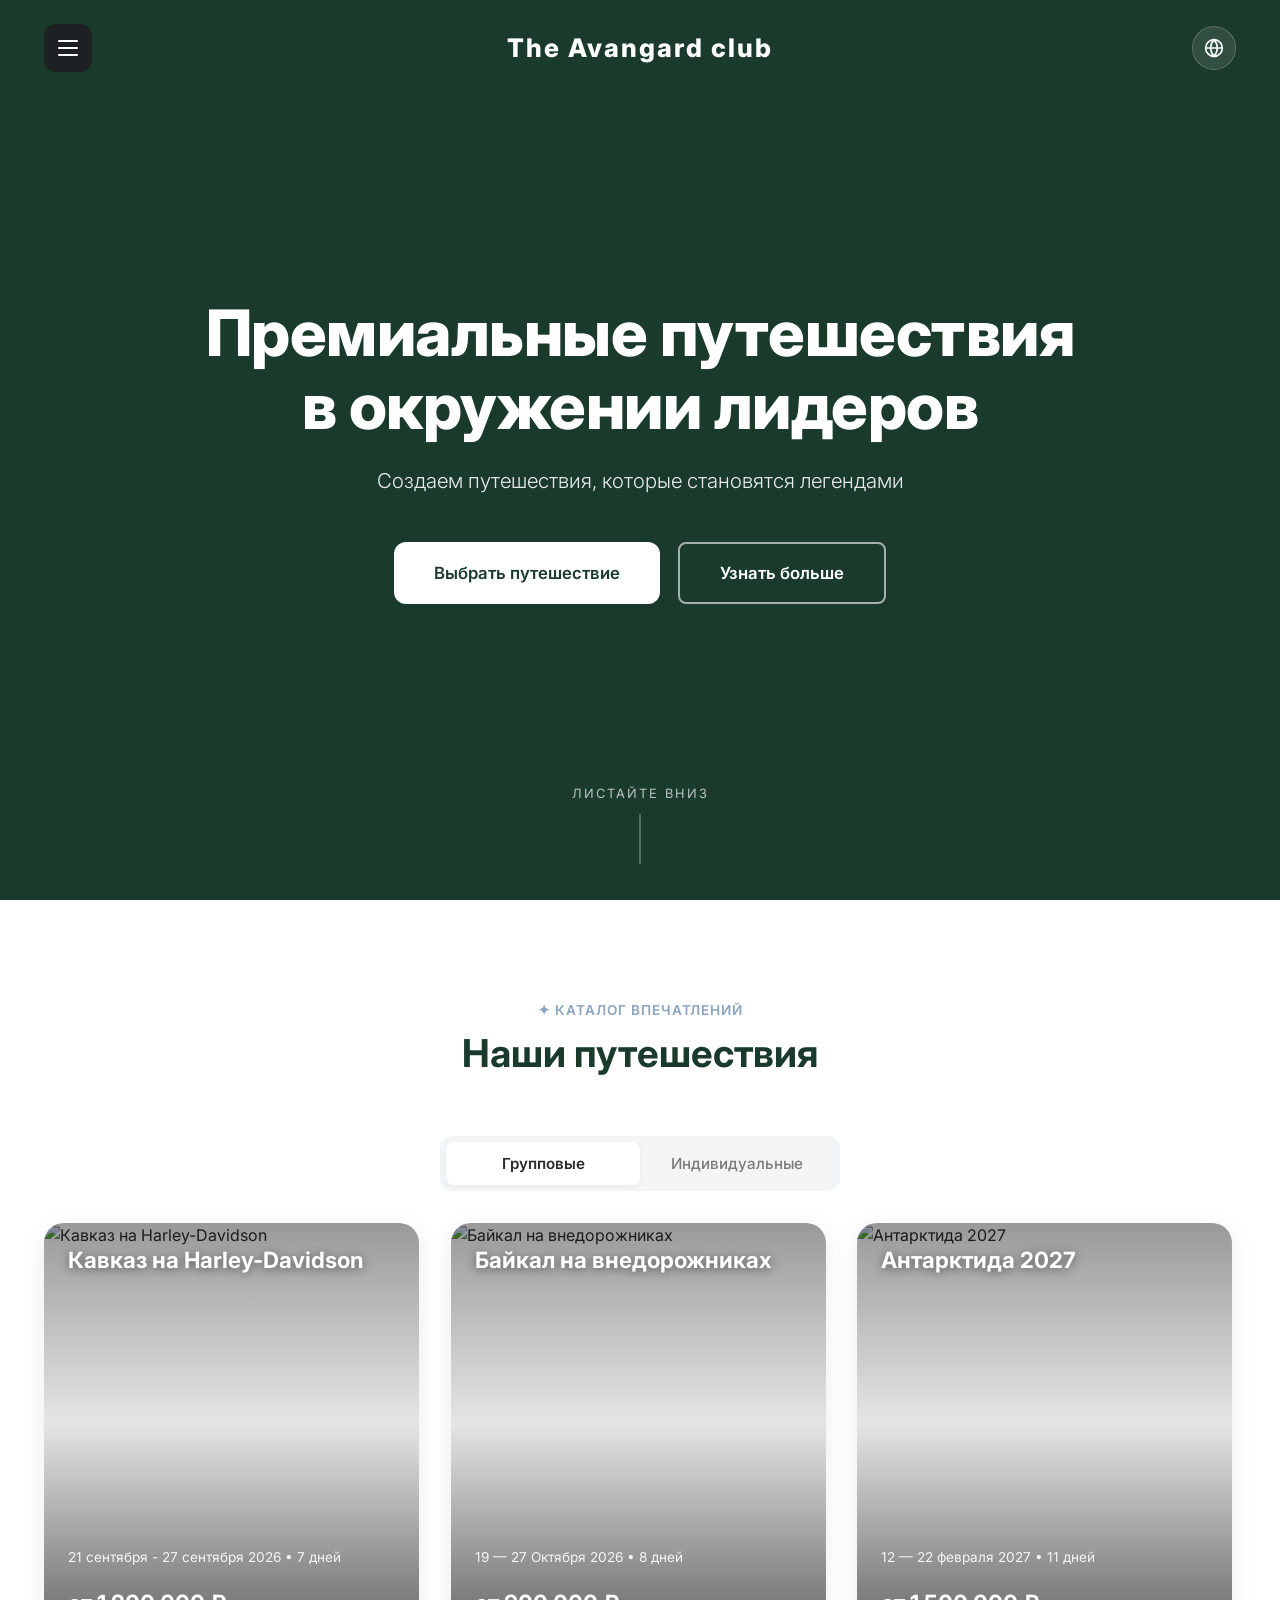
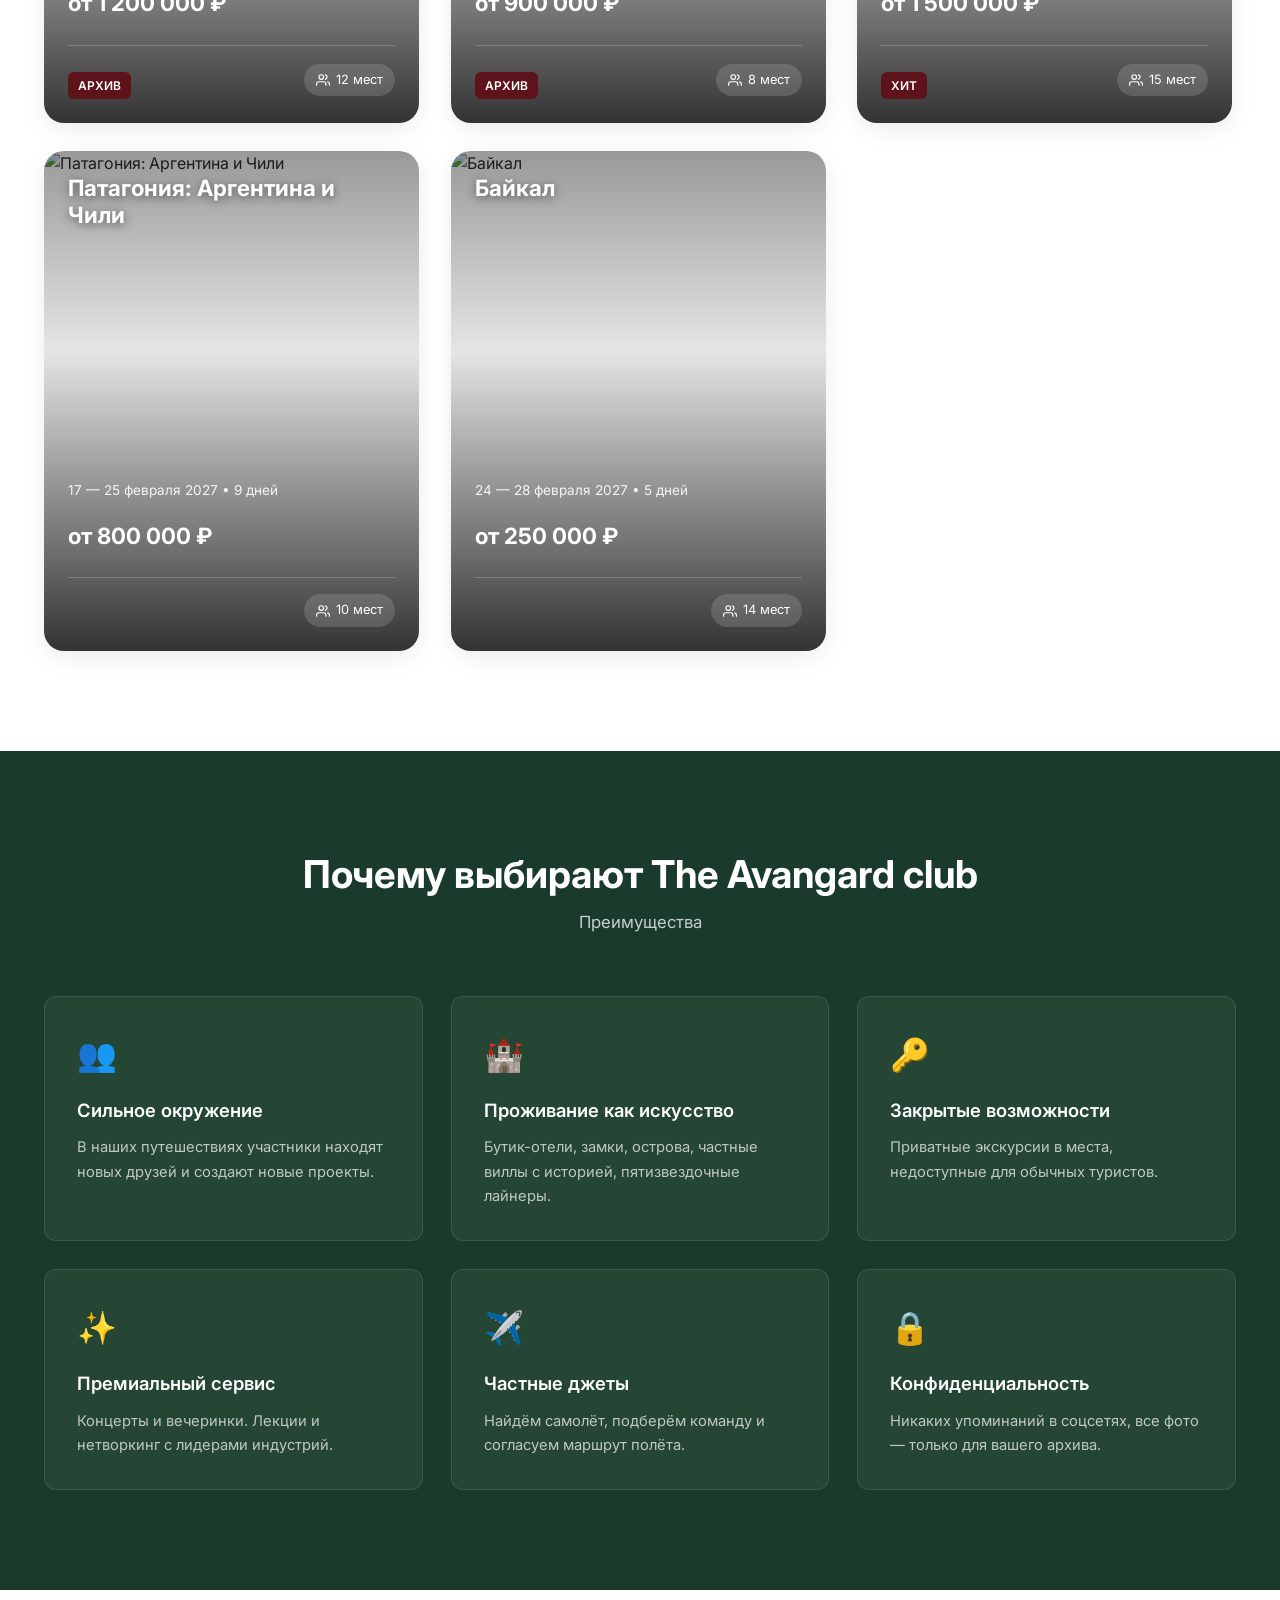
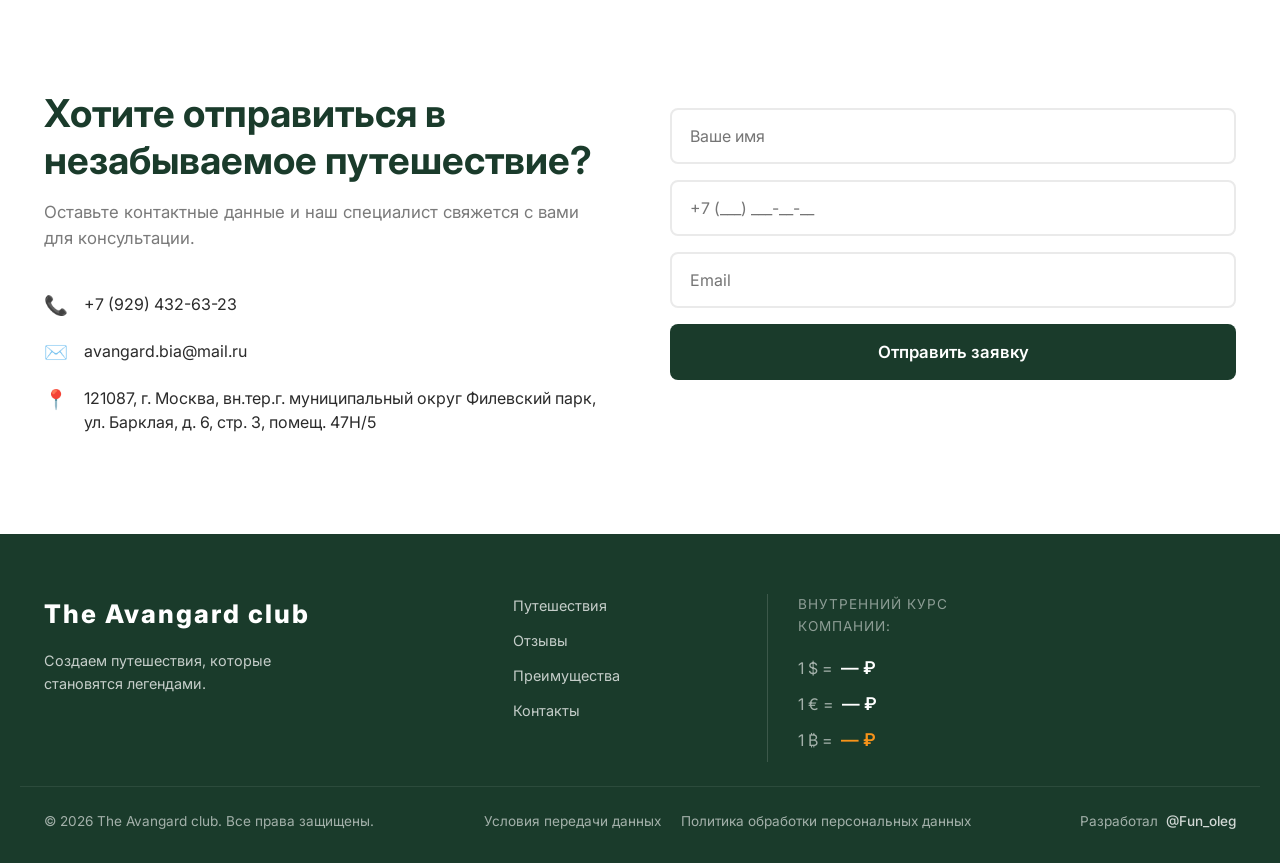
==== index.html @ 8eb0d03a "hero__overlay" ====
<!DOCTYPE html>
<html lang="ru">

<head>
    <meta charset="UTF-8">
    <meta name="viewport" content="width=device-width, initial-scale=1.0">
    <title>The Avangard club — Премиальные путешествия в окружении лидеров</title>
    <link rel="stylesheet" href="css/style.css">
    <link rel="preconnect" href="https://fonts.googleapis.com">
    <link rel="preconnect" href="https://fonts.gstatic.com" crossorigin>
    <link href="https://fonts.googleapis.com/css2?family=Inter:wght@300;400;500;600;700;800&display=swap"
        rel="stylesheet">
</head>

<body>

    <!-- ШАПКА -->
    <header class="header" id="header">
        <div class="container header__container">
            <!-- Левая часть: Бургер для контактов -->
            <div class="header__left">
                <button class="contact-widget__burger" id="contactBurgerBtn" aria-label="Открыть контакты">
                    <span></span>
                    <span></span>
                    <span></span>
                </button>
            </div>

            <!-- Логотип по центру -->
            <a href="#" class="header__logo">The Avangard club</a>

            <!-- Правая часть: Кнопка выбора языка -->
            <div class="header__right">
                <div class="lang-dropdown-wrapper">
                    <!-- Кнопка с глобусом -->
                    <button class="lang-globe-btn" id="langGlobeBtn" aria-label="Выбрать язык">
                        <svg width="20" height="20" viewBox="0 0 24 24" fill="none" stroke="currentColor"
                            stroke-width="2" stroke-linecap="round" stroke-linejoin="round">
                            <circle cx="12" cy="12" r="10"></circle>
                            <line x1="2" y1="12" x2="22" y2="12"></line>
                            <path
                                d="M12 2a15.3 15.3 0 0 1 4 10 15.3 15.3 0 0 1-4 10 15.3 15.3 0 0 1-4-10 15.3 15.3 0 0 1 4-10z">
                            </path>
                        </svg>
                    </button>

                    <!-- Выпадающий список языков -->
                    <div class="lang-dropdown-menu" id="langDropdownMenu">
                        <button class="lang-option active" data-lang="ru">
                            <span class="flag">🇷🇺</span> Русский
                        </button>
                        <button class="lang-option" data-lang="en">
                            <span class="flag">🇬🇧</span> English
                        </button>
                        <button class="lang-option" data-lang="zh">
                            <span class="flag">🇨🇳</span> 中文
                        </button>
                    </div>
                </div>
            </div>
        </div>
    </header>

    <!-- Выпадающее меню контактов (скрыто по умолчанию) -->
    <div class="contact-dropdown" id="contactDropdown">
        <div class="contact-dropdown__inner">
            <a href="tel:+79294326323" class="contact-dropdown__phone">+7 (929) 432-63-23</a>
            <div class="contact-dropdown__socials">
                <!-- WhatsApp -->
                <a href="#" class="social-icon whatsapp" title="WhatsApp">
                    <svg width="20" height="20" viewBox="0 0 24 24" fill="currentColor">
                        <path
                            d="M17.472 14.382c-.297-.149-1.758-.867-2.03-.967-.273-.099-.471-.148-.67.15-.197.297-.767.966-.94 1.164-.173.199-.347.223-.644.075-.297-.15-1.255-.463-2.39-1.475-.883-.788-1.48-1.761-1.653-2.059-.173-.297-.018-.458.13-.606.134-.133.298-.347.446-.52.149-.174.198-.298.298-.497.099-.198.05-.371-.025-.52-.075-.149-.669-1.612-.916-2.207-.242-.579-.487-.5-.669-.51-.173-.008-.371-.01-.57-.01-.198 0-.52.074-.792.372-.272.297-1.04 1.016-1.04 2.479 0 1.462 1.065 2.875 1.213 3.074.149.198 2.096 3.2 5.077 4.487.709.306 1.262.489 1.694.625.712.227 1.36.195 1.871.118.571-.085 1.758-.719 2.006-1.413.248-.694.248-1.289.173-1.413-.074-.124-.272-.198-.57-.347m-5.421 7.403h-.004a9.87 9.87 0 01-5.031-1.378l-.361-.214-3.741.982.998-3.648-.235-.374a9.86 9.86 0 01-1.51-5.26c.001-5.45 4.436-9.884 9.888-9.884 2.64 0 5.122 1.03 6.988 2.898a9.825 9.825 0 012.893 6.994c-.003 5.45-4.437 9.884-9.885 9.884m8.413-18.297A11.815 11.815 0 0012.05 0C5.495 0 .16 5.335.157 11.892c0 2.096.547 4.142 1.588 5.945L.057 24l6.305-1.654a11.882 11.882 0 005.683 1.448h.005c6.554 0 11.89-5.335 11.893-11.893a11.821 11.821 0 00-3.48-8.413Z" />
                    </svg>
                </a>

                <!-- Telegram -->
                <a href="#" class="social-icon telegram" title="Telegram">
                    <svg width="20" height="20" viewBox="0 0 24 24" fill="currentColor">
                        <path
                            d="M11.944 0A12 12 0 0 0 0 12a12 12 0 0 0 12 12 12 12 0 0 0 12-12A12 12 0 0 0 12 0a12 12 0 0 0-.056 0zm4.962 7.224c.1-.002.321.023.465.14a.506.506 0 0 1 .171.325c.016.093.036.306.02.472-.18 1.898-.962 6.502-1.36 8.627-.168.9-.499 1.201-.82 1.23-.696.065-1.225-.46-1.9-.902-1.056-.693-1.653-1.124-2.678-1.8-1.185-.78-.417-1.21.258-1.91.177-.184 3.247-2.977 3.307-3.23.007-.032.014-.15-.056-.212s-.174-.041-.249-.024c-.106.024-1.793 1.14-5.061 3.345-.48.33-.913.49-1.302.48-.428-.008-1.252-.241-1.865-.44-.752-.245-1.349-.374-1.297-.789.027-.216.325-.437.893-.663 3.498-1.524 5.83-2.529 6.998-3.014 3.332-1.386 4.025-1.627 4.476-1.635z" />
                    </svg>
                </a>

                <!-- MAX (Используем стилизованную букву M или иконку приложения) -->
                <a href="#" class="social-icon max-app" title="MAX">
                    <svg width="20" height="20" viewBox="0 0 24 24" fill="currentColor">
                        <path d="M4 4h6v16H4V4zm10 0h6v16h-6V4z" /> <!-- Простая геометрическая иконка для MAX -->
                    </svg>
                </a>

                <!-- WeChat -->
                <a href="#" class="social-icon wechat" title="WeChat">
                    <svg width="20" height="20" viewBox="0 0 24 24" fill="currentColor">
                        <path
                            d="M8.5 14.5c-3.5 0-6.5-2.5-6.5-5.5S5 3.5 8.5 3.5s6.5 2.5 6.5 5.5-3 5.5-6.5 5.5zm9 0c-2.5 0-4.5-1.5-4.5-3.5s2-3.5 4.5-3.5 4.5 1.5 4.5 3.5-2 3.5-4.5 3.5zM8.5 11c.5 0 1-.5 1-1s-.5-1-1-1-1 .5-1 1 .5 1 1 1zm3-2c.5 0 1-.5 1-1s-.5-1-1-1-1 .5-1 1 .5 1 1 1zm6 3c.5 0 1-.5 1-1s-.5-1-1-1-1 .5-1 1 .5 1 1 1zm-3 0c.5 0 1-.5 1-1s-.5-1-1-1-1 .5-1 1 .5 1 1 1z" />
                    </svg>
                </a>

                <!-- Instagram -->
                <a href="https://www.instagram.com/the.avangard.club?evlk=ZHIzanU2enRzMjN1" class="social-icon instagram" title="Instagram">
                    <svg width="20" height="20" viewBox="0 0 24 24" fill="none" stroke="currentColor" stroke-width="2"
                        stroke-linecap="round" stroke-linejoin="round">
                        <rect x="2" y="2" width="20" height="20" rx="5" ry="5"></rect>
                        <path d="M16 11.37A4 4 0 1 1 12.63 8 4 4 0 0 1 16 11.37z"></path>
                        <line x1="17.5" y1="6.5" x2="17.51" y2="6.5"></line>
                    </svg>
                </a>

                <!-- TikTok -->
                <a href="https://www.tiktok.com/@the.avangard.club?_r=1&_t=ZS-9BYbSGiPW0F" class="social-icon tiktok" title="TikTok">
                    <svg width="20" height="20" viewBox="0 0 24 24" fill="currentColor">
                        <path
                            d="M19.59 6.69a4.83 4.83 0 0 1-3.77-4.25V2h-3.45v13.67a2.89 2.89 0 0 1-5.2 1.74 2.89 2.89 0 0 1 2.31-4.64 2.93 2.93 0 0 1 .88.13V9.4a6.84 6.84 0 0 0-1-.05A6.33 6.33 0 0 0 5 20.1a6.34 6.34 0 0 0 10.86-4.43v-7a8.16 8.16 0 0 0 4.77 1.52v-3.4a4.85 4.85 0 0 1-1-.1z" />
                    </svg>
                </a>
            </div>
            <button class="contact-dropdown__close" id="closeContactDropdown">×</button>
        </div>
    </div>

    <!-- HERO SECTION -->
    <section class="hero">
        <div class="hero__bg">
            <!-- Видео фон -->
            <video class="hero__video" autoplay muted loop playsinline>
                <source src="video/Img 6272.mp4" type="video/mp4">
                <!-- Резервное изображение, если видео не загрузится или браузер его не поддерживает -->
                <img src="https://picsum.photos/id/1015/1920/1080" alt="Premium Travel Background" class="hero__img">
            </video>
            <!--<div class="hero__overlay"></div>-->
        </div>
        <div class="container hero__content">
            <h1 class="hero__title">Премиальные путешествия<br>в окружении лидеров</h1>
            <p class="hero__subtitle">Создаем путешествия, которые становятся легендами</p>
            <div class="hero__actions">
                <button class="btn btn--white btn--large" id="openModalBtnHero">Выбрать путешествие</button>
                <a href="#advantages" class="btn btn--ghost btn--large">Узнать больше</a>
            </div>
        </div>
        <div class="hero__scroll">
            Листайте вниз
            <div class="hero__scroll-line"></div>
        </div>
    </section>

    <!-- ТУРЫ -->
    <section class="section tours" id="tours">
        <div class="container">
            <div class="section-head">
                <div class="section-label">✦ Каталог впечатлений</div>
                <h2 class="section-title">Наши путешествия</h2>
            </div>

            <div class="tours-filters">
                <button class="filter-btn active" data-filter="group">Групповые</button>
                <button class="filter-btn" data-filter="individual">Индивидуальные</button>
            </div>

            <div class="tours__grid" id="toursGrid">
                <!-- Карточки рендерятся через JS -->
            </div>
        </div>
    </section>

    <!-- ПРЕИМУЩЕСТВА -->
    <section class="section advantages" id="advantages">
        <div class="container">
            <div class="section-head section-head--light">
                <h2 class="section-title">Почему выбирают The Avangard club</h2>
                <p class="section-subtitle">Преимущества</p>
            </div>
            <div class="advantages__grid">
                <div class="advantage">
                    <div class="advantage__icon">👥</div>
                    <h3 class="advantage__title">Сильное окружение</h3>
                    <p class="advantage__text">В наших путешествиях участники находят новых друзей и создают новые
                        проекты.</p>
                </div>
                <div class="advantage">
                    <div class="advantage__icon">🏰</div>
                    <h3 class="advantage__title">Проживание как искусство</h3>
                    <p class="advantage__text">Бутик-отели, замки, острова, частные виллы с историей, пятизвездочные
                        лайнеры.</p>
                </div>
                <div class="advantage">
                    <div class="advantage__icon">🔑</div>
                    <h3 class="advantage__title">Закрытые возможности</h3>
                    <p class="advantage__text">Приватные экскурсии в места, недоступные для обычных туристов.</p>
                </div>
                <div class="advantage">
                    <div class="advantage__icon">✨</div>
                    <h3 class="advantage__title">Премиальный сервис</h3>
                    <p class="advantage__text">Концерты и вечеринки. Лекции и нетворкинг с лидерами индустрий.</p>
                </div>
                <div class="advantage">
                    <div class="advantage__icon">✈️</div>
                    <h3 class="advantage__title">Частные джеты</h3>
                    <p class="advantage__text">Найдём самолёт, подберём команду и согласуем маршрут полёта.</p>
                </div>
                <div class="advantage">
                    <div class="advantage__icon">🔒</div>
                    <h3 class="advantage__title">Конфиденциальность</h3>
                    <p class="advantage__text">Никаких упоминаний в соцсетях, все фото — только для вашего архива.</p>
                </div>
            </div>
        </div>
    </section>

    <!-- КОНТАКТЫ -->
    <section class="section contact" id="contact">
        <div class="container contact__container">
            <div class="contact__info">
                <h2 class="section-title">Хотите отправиться в незабываемое путешествие?</h2>
                <p class="section-subtitle">Оставьте контактные данные и наш специалист свяжется с вами для
                    консультации.</p>

                <div class="contact__details">
                    <div class="contact-detail">
                        <span class="contact-detail__icon">📞</span>
                        <a href="tel:+79294326323" class="contact-detail__text">+7 (929) 432-63-23</a>
                    </div>
                    <div class="contact-detail">
                        <span class="contact-detail__icon">✉️</span>
                        <a href="mailto:avangard.bia@mail.ru" class="contact-detail__text">avangard.bia@mail.ru</a>
                    </div>
                    <div class="contact-detail">
                        <span class="contact-detail__icon">📍</span>
                        <span class="contact-detail__text">121087, г. Москва, вн.тер.г. муниципальный округ Филевский
                            парк, ул. Барклая, д. 6, стр. 3, помещ. 47Н/5</span>
                    </div>
                </div>
            </div>

            <form class="contact__form" id="contactForm">
                <input type="text" name="name" placeholder="Ваше имя" class="form-input" required>
                <input type="tel" name="phone" placeholder="+7 (___) ___-__-__" class="form-input" required>
                <input type="email" name="email" placeholder="Email" class="form-input" required>
                <button type="submit" class="btn btn--primary btn--large">Отправить заявку</button>
                <div class="form-note" id="formNote"></div>
            </form>
        </div>
    </section>

    <!-- ФУТЕР -->
    <footer class="footer">
        <div class="container footer__container">
            <div class="footer__brand">
                <a href="#" class="header__logo" style="position:static; transform:none;">The Avangard club</a>
                <p>Создаем путешествия, которые становятся легендами.</p>
            </div>
            <nav class="footer__nav">
                <a href="#tours">Путешествия</a>
                <a href="#testimonials">Отзывы</a>
                <a href="#advantages">Преимущества</a>
                <a href="#contact">Контакты</a>
            </nav>
            <div class="footer__rates">
                <div class="footer__rates-title">Внутренний курс компании:</div>
                <div class="rate-item">
                    <span class="rate-label">1 $ =</span>
                    <span class="rate-value" id="rate-usd">— ₽</span>
                </div>
                <div class="rate-item">
                    <span class="rate-label">1 € =</span>
                    <span class="rate-value" id="rate-eur">— ₽</span>
                </div>
                <div class="rate-item rate-item--btc">
                    <span class="rate-label">1 ₿ =</span>
                    <span class="rate-value" id="rate-btc">— ₽</span>
                </div>
            </div>
        </div>
        <div class="container footer__copy">
            <div class="footer__copy-left">© 2026 The Avangard club. Все права защищены.</div>
            <div class="footer__copy-center">
                <a href="data-transfer-terms.html">Условия передачи данных</a>
                <a href="privacy-policy.html">Политика обработки персональных данных</a>
            </div>
            <div class="footer__copy-right">
                Разработал <a href="https://t.me/Fun_oleg">@Fun_oleg</a>
            </div>
        </div>
    </footer>

    <!-- МОДАЛЬНОЕ ОКНО -->
    <div class="modal-overlay" id="modalOverlay">
        <div class="modal">
            <button class="modal__close" id="modalClose">×</button>
            <div class="modal__grid">
                <div class="modal__image">
                    <img src="https://picsum.photos/id/1015/800/1000" alt="Travel Modal Image">
                </div>
                <div class="modal__content">
                    <h2 class="modal__title">Хотите отправиться<br>в путешествие?</h2>
                    <p class="modal__subtitle">Оставьте контактные данные и наш специалист свяжется с вами для
                        консультации</p>

                    <form class="modal-form" id="modalForm">
                        <input type="text" placeholder="Ваше имя" class="modal-input" required>
                        <div class="modal-phone-group">
                            <span class="modal-phone-flag">🇷🇺</span>
                            <input type="tel" placeholder="+7 (___) ___-__-__" class="modal-input" required>
                        </div>

                        <div class="modal-messengers">
                            <span class="modal-messengers__label">Где удобнее связаться</span>
                            <div class="modal-messengers__options">
                                <label class="messenger-radio">
                                    <input type="radio" name="messenger" value="telegram" checked>
                                    <span class="messenger-radio__box">Telegram</span>
                                </label>
                                <label class="messenger-radio">
                                    <input type="radio" name="messenger" value="max">
                                    <span class="messenger-radio__box">Max</span>
                                </label>
                                <label class="messenger-radio">
                                    <input type="radio" name="messenger" value="whatsapp">
                                    <span class="messenger-radio__box">WhatsApp</span>
                                </label>
                            </div>
                        </div>

                        <button type="submit" class="btn btn--white modal-submit">Поехали в путешествие</button>

                        <label class="modal-agreement">
                            <input type="checkbox" required>
                            <span class="modal-agreement__box"></span>
                            <span class="modal-agreement__text">
                                Нажимая кнопку «Поехали в путешествие», вы принимаете
                                <a href="data-transfer-terms.html">Условия передачи данных</a>
                                и согласны с
                                <a href="privacy-policy.html">Политикой обработки персональных данных</a>
                            </span>
                        </label>
                    </form>
                </div>
            </div>
        </div>
    </div>

    <script src="js/script.js"></script>
</body>

</html>
---- css/style.css ----
/* ============ ПЕРЕМЕННЫЕ ============ */
:root {
    --color-dark-green: #1A3B2B;
    --color-light-gray: #EAEAEA;
    --color-burgundy: #5E1219;
    --color-dusty-blue: #8BA4BE;
    --color-text-main: #2B2B2B;
    --color-text-light: #FFFFFF;
    --color-text-muted: #7A7A7A;
    --font-main: 'Inter', -apple-system, BlinkMacSystemFont, sans-serif;
    --transition: 0.3s ease;
    --radius: 12px;
    --container: 1240px;
}

/* ============ СБРОС ============ */
*,
*::before,
*::after {
    margin: 0;
    padding: 0;
    box-sizing: border-box;
}

html {
    scroll-behavior: smooth;
}

body {
    font-family: var(--font-main);
    color: var(--color-text-main);
    background: #fff;
    line-height: 1.6;
    -webkit-font-smoothing: antialiased;
}

img {
    max-width: 100%;
    display: block;
}

a {
    text-decoration: none;
    color: inherit;
}

button {
    font-family: inherit;
    border: none;
    background: none;
    cursor: pointer;
}

.container {
    max-width: var(--container);
    margin: 0 auto;
    padding: 0 24px;
}

.section {
    padding: 100px 0;
}

/* ============ ЗАГОЛОВКИ СЕКЦИЙ ============ */
.section-head {
    text-align: center;
    margin-bottom: 60px;
}

.section-title {
    font-size: clamp(1.8rem, 3vw, 2.6rem);
    font-weight: 700;
    color: var(--color-dark-green);
    margin-bottom: 12px;
    line-height: 1.2;
}

.section-subtitle {
    font-size: 1.05rem;
    color: var(--color-text-muted);
    max-width: 640px;
    margin: 0 auto;
}

.section-head--light .section-title {
    color: var(--color-text-light);
}

.section-head--light .section-subtitle {
    color: rgba(255, 255, 255, 0.75);
}

/* ============ КНОПКИ ============ */
.btn {
    display: inline-block;
    padding: 12px 26px;
    border-radius: 8px;
    font-weight: 600;
    font-size: 0.95rem;
    transition: all var(--transition);
    text-align: center;
    cursor: pointer;
    border: 2px solid transparent;
}

.btn--primary {
    background: var(--color-dark-green);
    color: var(--color-text-light);
}

.btn--primary:hover {
    background: #122a1e;
}

.btn--accent {
    background: var(--color-burgundy);
    color: var(--color-text-light);
}

.btn--accent:hover {
    background: #4a0e14;
}

.btn--ghost {
    background: transparent;
    color: var(--color-text-light);
    border-color: rgba(255, 255, 255, 0.6);
}

.btn--ghost:hover {
    background: rgba(255, 255, 255, 0.12);
}

.btn--white {
    background: #fff;
    color: var(--color-dark-green);
    border: none;
    padding: 12px 20px;
    border-radius: 12px;
    font-weight: 600;
    font-size: 0.95rem;
    display: inline-flex;
    align-items: center;
    transition: transform var(--transition), box-shadow var(--transition);
}

.btn--white:hover {
    transform: translateY(-2px);
    box-shadow: 0 6px 20px rgba(255, 255, 255, 0.2);
    background: #f0f0f0;
}

.btn--large {
    padding: 16px 40px;
    font-size: 1.05rem;
}

/* ============ ШАПКА ============ */
.header {
    position: fixed;
    top: 0;
    left: 0;
    width: 100%;
    padding: 24px 0;
    z-index: 100;
    transition: background var(--transition), padding var(--transition);
}

.header--scrolled {
    background: rgba(26, 59, 43, 0.95);
    padding: 16px 0;
    box-shadow: 0 4px 20px rgba(0, 0, 0, 0.15);
}

.header__container {
    display: flex;
    align-items: center;
    justify-content: space-between;
    position: relative;
}

/* Логотип по центру */
.header__logo {
    position: absolute;
    left: 50%;
    transform: translateX(-50%);
    font-size: 1.6rem;
    font-weight: 800;
    letter-spacing: 2px;
    color: #fff;
    text-decoration: none;
    white-space: nowrap;
}

/* Левая и правая части */
.header__left,
.header__right {
    display: flex;
    align-items: center;
    z-index: 2;
}

/* ============ ВИДЖЕТ КОНТАКТОВ (БУРГЕР) ============ */
.contact-widget__burger {
    width: 48px;
    height: 48px;
    background: #1E2124;
    border-radius: 12px;
    display: flex;
    flex-direction: column;
    align-items: center;
    justify-content: center;
    gap: 5px;
    cursor: pointer;
    border: none;
    transition: background var(--transition);
}

.contact-widget__burger:hover {
    background: #2c3034;
}

.contact-widget__burger span {
    width: 20px;
    height: 2px;
    background: #fff;
    border-radius: 2px;
}

/* ============ ВЫПАДАЮЩИЙ СПИСОК ЯЗЫКОВ (НОВЫЙ) ============ */
.lang-dropdown-wrapper {
    position: relative;
}

/* Кнопка с глобусом */
.lang-globe-btn {
    width: 44px;
    height: 44px;
    border-radius: 50%;
    /* Делаем круглой или скругленной как бургер */
    background: rgba(255, 255, 255, 0.1);
    border: 1px solid rgba(255, 255, 255, 0.2);
    color: #fff;
    display: flex;
    align-items: center;
    justify-content: center;
    cursor: pointer;
    transition: all var(--transition);
}

.lang-globe-btn:hover,
.lang-globe-btn.active {
    background: #fff;
    color: var(--color-dark-green);
    border-color: #fff;
}

/* Меню выбора языка */
.lang-dropdown-menu {
    position: absolute;
    top: calc(100% + 10px);
    right: 0;
    background: #fff;
    border-radius: 12px;
    box-shadow: 0 10px 30px rgba(0, 0, 0, 0.15);
    padding: 8px;
    min-width: 160px;
    opacity: 0;
    visibility: hidden;
    transform: translateY(-10px);
    transition: all 0.3s cubic-bezier(0.16, 1, 0.3, 1);
    z-index: 1002;
}

.lang-dropdown-menu.open {
    opacity: 1;
    visibility: visible;
    transform: translateY(0);
}

/* Элементы списка */
.lang-option {
    display: flex;
    align-items: center;
    gap: 10px;
    width: 100%;
    padding: 10px 14px;
    border-radius: 8px;
    font-size: 0.9rem;
    font-weight: 500;
    color: var(--color-text-main);
    background: transparent;
    border: none;
    cursor: pointer;
    transition: background 0.2s;
    text-align: left;
}

.lang-option:hover {
    background: #f4f5f7;
}

.lang-option.active {
    background: rgba(26, 59, 43, 0.08);
    color: var(--color-dark-green);
    font-weight: 600;
}

.flag {
    font-size: 1.2rem;
}

/* Адаптив для меню языков на мобильных */
@media (max-width: 768px) {
    .lang-dropdown-menu {
        right: -10px;
        /* Немного сдвигаем, чтобы не прилипало к краю экрана */
    }
}

/* ============ ВЫПАДАЮЩЕЕ МЕНЮ КОНТАКТОВ ============ */
.contact-dropdown {
    position: fixed;
    top: 0;
    left: -100%;
    width: 280px;
    height: 100vh;
    background: #1E2124;
    z-index: 1001;
    padding: 80px 24px 24px;
    transition: left 0.4s cubic-bezier(0.16, 1, 0.3, 1);
    box-shadow: 5px 0 30px rgba(0, 0, 0, 0.3);
}

.contact-dropdown.open {
    left: 0;
}

.contact-dropdown__inner {
    display: flex;
    flex-direction: column;
    gap: 20px;
}

.contact-dropdown__phone {
    color: #fff;
    font-size: 1.2rem;
    font-weight: 600;
    text-decoration: none;
    padding-bottom: 16px;
    border-bottom: 1px solid rgba(255, 255, 255, 0.1);
}

.contact-dropdown__socials {
    display: flex;
    flex-wrap: wrap;
    gap: 12px;
}

.social-icon {
    width: 44px;
    height: 44px;
    border-radius: 10px;
    background: rgba(255, 255, 255, 0.1);
    display: flex;
    align-items: center;
    justify-content: center;
    color: #fff;
    transition: all var(--transition);
    text-decoration: none;
}

.social-icon:hover {
    transform: translateY(-3px);
    box-shadow: 0 4px 12px rgba(0, 0, 0, 0.2);
}

/* Цвета брендов при наведении */
.whatsapp:hover {
    background: #25D366;
    color: #fff;
    border-color: #25D366;
}

.telegram:hover {
    background: #0088cc;
    color: #fff;
    border-color: #0088cc;
}

.wechat:hover {
    background: #07C160;
    color: #fff;
    border-color: #07C160;
}

.instagram:hover {
    background: linear-gradient(45deg, #f09433 0%, #e6683c 25%, #dc2743 50%, #cc2366 75%, #bc1888 100%);
    color: #fff;
    border-color: transparent;
}

.tiktok:hover {
    background: #000000;
    color: #fff;
    border-color: #333;
}

.max-app:hover {
    background: #FF4D4D;
    /* Примерный цвет для MAX, можно поменять */
    color: #fff;
    border-color: #FF4D4D;
}

/* Адаптив для меню контактов на мобильных */
@media (max-width: 768px) {
    .contact-dropdown {
        width: 100%;
    }

    .contact-dropdown__socials {
        justify-content: center;
        /* Центрируем иконки на мобильном */
    }
}

.contact-dropdown__close {
    position: absolute;
    top: 20px;
    right: 20px;
    width: 36px;
    height: 36px;
    border-radius: 50%;
    background: rgba(255, 255, 255, 0.1);
    color: #fff;
    font-size: 1.5rem;
    display: flex;
    align-items: center;
    justify-content: center;
    cursor: pointer;
    transition: background var(--transition);
}

.contact-dropdown__close:hover {
    background: rgba(255, 255, 255, 0.2);
}

/* Затемнение фона при открытом меню */
body.menu-open::after {
    content: '';
    position: fixed;
    inset: 0;
    background: rgba(0, 0, 0, 0.5);
    z-index: 1000;
    opacity: 0;
    visibility: hidden;
    transition: opacity 0.3s ease;
}

body.menu-open::after {
    opacity: 1;
    visibility: visible;
}

/* ============ HERO ============ */
.hero {
    position: relative;
    min-height: 100vh;
    display: flex;
    align-items: center;
    justify-content: center;
    text-align: center;
    overflow: hidden;
}

.hero__bg {
    position: absolute;
    inset: 0;
    z-index: 0;
    background: #1A3B2B;
}

.hero__video {
    position: absolute;
    top: 50%;
    left: 50%;
    min-width: 100%;
    min-height: 100%;
    width: auto;
    height: auto;
    transform: translate(-50%, -50%);
    object-fit: cover;
    z-index: 0;
}

.hero__img {
    width: 100%;
    height: 100%;
    object-fit: cover;
    animation: zoomSlow 20s ease-in-out infinite alternate;
}

@keyframes zoomSlow {
    from {
        transform: scale(1);
    }

    to {
        transform: scale(1.08);
    }
}

.hero__overlay {
    position: absolute;
    inset: 0;
    background: linear-gradient(to bottom,
            rgba(26, 59, 43, 0.55) 0%,
            rgba(26, 59, 43, 0.75) 60%,
            rgba(26, 59, 43, 0.95) 100%);
    z-index: 1;
}

.hero__content {
    position: relative;
    z-index: 2;
    color: var(--color-text-light);
    padding: 0 24px;
}

.hero__title {
    font-size: clamp(2rem, 5.5vw, 4rem);
    font-weight: 800;
    line-height: 1.15;
    margin-bottom: 22px;
    letter-spacing: -0.5px;
}

.hero__subtitle {
    font-size: clamp(1rem, 1.6vw, 1.3rem);
    font-weight: 300;
    margin-bottom: 44px;
    opacity: 0.9;
}

.hero__actions {
    display: flex;
    gap: 18px;
    justify-content: center;
    flex-wrap: wrap;
}

.hero__scroll {
    position: absolute;
    bottom: 36px;
    left: 50%;
    transform: translateX(-50%);
    z-index: 2;
    color: rgba(255, 255, 255, 0.7);
    font-size: 0.8rem;
    text-transform: uppercase;
    letter-spacing: 2px;
    text-align: center;
}

.hero__scroll-line {
    width: 1px;
    height: 50px;
    background: rgba(255, 255, 255, 0.5);
    margin: 10px auto 0;
    animation: scrollLine 2s ease-in-out infinite;
}

@keyframes scrollLine {

    0%,
    100% {
        transform: scaleY(0.4);
        transform-origin: top;
    }

    50% {
        transform: scaleY(1);
        transform-origin: top;
    }
}

/* ============ ОТЗЫВЫ ============ */
.testimonials {
    background: var(--color-light-gray);
}

.testimonials__grid {
    display: grid;
    grid-template-columns: repeat(auto-fit, minmax(320px, 1fr));
    gap: 28px;
}

.testimonial-card {
    background: #fff;
    padding: 32px;
    border-radius: var(--radius);
    box-shadow: 0 6px 24px rgba(0, 0, 0, 0.05);
    border-left: 4px solid var(--color-dusty-blue);
    display: flex;
    flex-direction: column;
    justify-content: space-between;
    transition: transform var(--transition), box-shadow var(--transition);
}

.testimonial-card:hover {
    transform: translateY(-6px);
    box-shadow: 0 12px 36px rgba(0, 0, 0, 0.1);
}

.testimonial-card__text {
    font-size: 0.95rem;
    color: #444;
    font-style: italic;
    margin-bottom: 24px;
    line-height: 1.7;
}

.testimonial-card__author {
    display: flex;
    align-items: center;
    gap: 14px;
}

.testimonial-card__avatar {
    width: 52px;
    height: 52px;
    border-radius: 50%;
    object-fit: cover;
    flex-shrink: 0;
}

.testimonial-card__name {
    font-weight: 600;
    color: var(--color-dark-green);
    font-size: 0.95rem;
}

.testimonial-card__role {
    font-size: 0.8rem;
    color: var(--color-text-muted);
}

/* ============ ТУРЫ ============ */
.tours__grid {
    display: grid;
    grid-template-columns: repeat(auto-fill, minmax(280px, 1fr));
    gap: 28px;
}

.tour-card {
    position: relative;
    border-radius: var(--radius);
    overflow: hidden;
    aspect-ratio: 3 / 4;
    cursor: pointer;
    box-shadow: 0 6px 24px rgba(0, 0, 0, 0.08);
    transition: transform var(--transition);
    z-index: 1;
}

.tour-card:hover {
    transform: translateY(-6px);
}

.tour-card__img {
    position: absolute;
    inset: 0;
    width: 100%;
    height: 100%;
    object-fit: cover;
    transition: transform 0.6s ease;
}

.tour-card:hover .tour-card__img {
    transform: scale(1.08);
}

.tour-card__overlay {
    position: absolute;
    inset: 0;
    background: linear-gradient(to top,
            rgba(26, 59, 43, 0.92) 0%,
            rgba(26, 59, 43, 0.4) 45%,
            transparent 100%);
}

.tour-card__content {
    position: absolute;
    bottom: 0;
    left: 0;
    right: 0;
    padding: 24px;
    color: #fff;
}

.tour-card__title {
    font-size: 1.3rem;
    font-weight: 700;
    margin-bottom: 6px;
}

.tour-card__meta {
    font-size: 0.85rem;
    opacity: 0.85;
    margin-bottom: 4px;
}

.tour-card__badge {
    display: inline-block;
    padding: 4px 10px;
    background: var(--color-burgundy);
    border-radius: 4px;
    font-size: 0.75rem;
    font-weight: 600;
    margin-top: 10px;
}

/* ============ ПРЕИМУЩЕСТВА ============ */
.advantages {
    background: var(--color-dark-green);
}

.advantages__grid {
    display: grid;
    grid-template-columns: repeat(auto-fit, minmax(280px, 1fr));
    gap: 28px;
}

.advantage {
    background: rgba(255, 255, 255, 0.05);
    border: 1px solid rgba(255, 255, 255, 0.1);
    border-radius: var(--radius);
    padding: 32px;
    transition: background var(--transition), transform var(--transition);
}

.advantage:hover {
    background: rgba(255, 255, 255, 0.09);
    transform: translateY(-4px);
}

.advantage__icon {
    font-size: 2rem;
    margin-bottom: 16px;
}

.advantage__title {
    color: #fff;
    font-size: 1.15rem;
    font-weight: 600;
    margin-bottom: 10px;
}

.advantage__text {
    color: rgba(255, 255, 255, 0.7);
    font-size: 0.92rem;
    line-height: 1.65;
}

/* ============ СТАТИСТИКА ============ */
.stats {
    background: var(--color-dusty-blue);
    padding: 70px 0;
}

.stats__grid {
    display: grid;
    grid-template-columns: repeat(auto-fit, minmax(220px, 1fr));
    gap: 40px;
    text-align: center;
}

.stat__number {
    font-size: clamp(2.4rem, 4vw, 3.4rem);
    font-weight: 800;
    color: var(--color-dark-green);
    line-height: 1;
    margin-bottom: 10px;
}

.stat__label {
    color: var(--color-dark-green);
    font-weight: 500;
    font-size: 0.95rem;
    opacity: 0.85;
}

/* ============ КОНТАКТЫ ============ */
.contact__container {
    display: grid;
    grid-template-columns: 1fr 1fr;
    gap: 60px;
    align-items: center;
}

.contact__info .section-title {
    text-align: left;
    margin-bottom: 16px;
}

.contact__info .section-subtitle {
    margin: 0;
    text-align: left;
}

.contact__form {
    display: flex;
    flex-direction: column;
    gap: 16px;
}

.form-input {
    width: 100%;
    padding: 16px 18px;
    border: 2px solid var(--color-light-gray);
    border-radius: 8px;
    font-family: inherit;
    font-size: 1rem;
    transition: border-color var(--transition);
    background: #fff;
}

.form-input:focus {
    outline: none;
    border-color: var(--color-dusty-blue);
}

.form-note {
    font-size: 0.9rem;
    color: var(--color-dark-green);
    font-weight: 500;
    min-height: 20px;
}

/* ============ КОНТАКТНЫЕ ДАННЫЕ В СЕКЦИИ ============ */
.contact__details {
    margin-top: 40px;
    display: flex;
    flex-direction: column;
    gap: 20px;
}

.contact-detail {
    display: flex;
    align-items: flex-start;
    gap: 16px;
    font-size: 1rem;
    color: var(--color-text-main);
}

.contact-detail__icon {
    font-size: 1.2rem;
    line-height: 1.4;
}

.contact-detail__text {
    color: var(--color-text-main);
    text-decoration: none;
    line-height: 1.5;
    transition: color var(--transition);
}

a.contact-detail__text:hover {
    color: var(--color-dusty-blue);
}

/* ============ ФУТЕР ============ */
.footer {
    background: var(--color-dark-green);
    color: rgba(255, 255, 255, 0.75);
    padding: 60px 0 30px;
}

.footer__container {
    display: grid;
    grid-template-columns: 2fr 1fr 1fr 1fr;
    gap: 40px;
    align-items: start;
}

.footer__brand p {
    margin-top: 14px;
    font-size: 0.9rem;
    max-width: 280px;
}

.footer__nav {
    display: flex;
    flex-direction: column;
    gap: 12px;
}

.footer__nav a {
    font-size: 0.9rem;
    transition: color var(--transition);
}

.footer__nav a:hover {
    color: #fff;
}

.footer__copy {
    grid-column: 1 / -1;
    border-top: 1px solid rgba(255, 255, 255, 0.1);
    padding-top: 24px;
    margin-top: 24px;
    display: flex;
    justify-content: space-between;
    align-items: center;
    flex-wrap: wrap;
    gap: 16px;
    font-size: 0.85rem;
    opacity: 0.8;
}

.footer__copy-left {
    text-align: left;
}

.footer__copy-center {
    display: flex;
    gap: 20px;
    justify-content: center;
}

.footer__copy-center a {
    color: rgba(255, 255, 255, 0.75);
    text-decoration: none;
    transition: color var(--transition);
}

.footer__copy-center a:hover {
    color: #fff;
}

.footer__copy-right {
    text-align: right;
    display: flex;
    align-items: center;
    gap: 8px;
}

.footer__copy-right a {
    color: #fff;
    font-weight: 500;
    text-decoration: none;
    display: flex;
    align-items: center;
    gap: 6px;
    transition: opacity var(--transition);
}

.footer__copy-right a:hover {
    opacity: 0.7;
}

/* Адаптив для мобильных футера */
@media (max-width: 768px) {
    .footer__copy {
        flex-direction: column;
        text-align: center;
        gap: 12px;
    }

    .footer__copy-left,
    .footer__copy-center,
    .footer__copy-right {
        text-align: center;
        justify-content: center;
        width: 100%;
    }

    .footer__copy-center {
        flex-direction: column;
        gap: 8px;
    }
}

/* ============ КУРСЫ ВАЛЮТ В ФУТЕРЕ ============ */
.footer__rates {
    border-left: 1px solid rgba(255, 255, 255, 0.15);
    padding-left: 30px;
}

.footer__rates-title {
    font-size: 0.85rem;
    color: rgba(255, 255, 255, 0.5);
    margin-bottom: 16px;
    text-transform: uppercase;
    letter-spacing: 1px;
}

.rate-item {
    display: flex;
    align-items: baseline;
    gap: 8px;
    font-size: 1.1rem;
    font-weight: 600;
    color: #fff;
    margin-bottom: 8px;
}

.rate-item--btc .rate-value {
    color: #f7931a;
}

.rate-label {
    color: rgba(255, 255, 255, 0.6);
    font-weight: 400;
    font-size: 1rem;
}

.rate-value {
    transition: color 0.3s ease;
}

.rate-value.loading {
    opacity: 0.5;
    font-style: italic;
    font-weight: 400;
    font-size: 0.9rem;
}

/* ============ МОДАЛЬНОЕ ОКНО ============ */
.modal-overlay {
    position: fixed;
    inset: 0;
    background: rgba(0, 0, 0, 0.6);
    backdrop-filter: blur(8px);
    -webkit-backdrop-filter: blur(8px);
    z-index: 2000;
    display: flex;
    align-items: center;
    justify-content: center;
    opacity: 0;
    visibility: hidden;
    transition: opacity 0.3s ease, visibility 0.3s ease;
    padding: 20px;
}

.modal-overlay.active {
    opacity: 1;
    visibility: visible;
}

.modal {
    position: relative;
    background: rgba(30, 33, 36, 0.85);
    backdrop-filter: blur(25px);
    -webkit-backdrop-filter: blur(25px);
    border: 1px solid rgba(255, 255, 255, 0.1);
    border-radius: 24px;
    width: 100%;
    max-width: 1000px;
    max-height: 90vh;
    overflow-y: auto;
    transform: translateY(30px);
    transition: transform 0.4s cubic-bezier(0.16, 1, 0.3, 1);
    box-shadow: 0 20px 60px rgba(0, 0, 0, 0.5);
}

.modal-overlay.active .modal {
    transform: translateY(0);
}

.modal__close {
    position: absolute;
    top: 20px;
    right: 20px;
    width: 40px;
    height: 40px;
    border-radius: 50%;
    background: rgba(255, 255, 255, 0.1);
    color: #fff;
    display: flex;
    align-items: center;
    justify-content: center;
    transition: background 0.3s;
    z-index: 10;
}

.modal__close:hover {
    background: rgba(255, 255, 255, 0.2);
}

.modal__grid {
    display: grid;
    grid-template-columns: 1fr 1fr;
    min-height: 600px;
}

.modal__image {
    position: relative;
    overflow: hidden;
    border-radius: 24px 0 0 24px;
}

.modal__image img {
    width: 100%;
    height: 100%;
    object-fit: cover;
    position: absolute;
    inset: 0;
}

.modal__content {
    padding: 48px;
    display: flex;
    flex-direction: column;
    justify-content: center;
    color: #fff;
}

.modal__title {
    font-size: 2rem;
    font-weight: 700;
    line-height: 1.2;
    margin-bottom: 16px;
}

.modal__subtitle {
    font-size: 1rem;
    color: rgba(255, 255, 255, 0.7);
    margin-bottom: 32px;
}

.modal-form {
    display: flex;
    flex-direction: column;
    gap: 16px;
}

.modal-input {
    width: 100%;
    padding: 16px 20px;
    background: rgba(0, 0, 0, 0.2);
    border: 1px solid rgba(255, 255, 255, 0.1);
    border-radius: 12px;
    color: #fff;
    font-family: inherit;
    font-size: 0.95rem;
    transition: border-color 0.3s, background 0.3s;
}

.modal-input::placeholder {
    color: rgba(255, 255, 255, 0.4);
}

.modal-input:focus {
    outline: none;
    border-color: var(--color-dusty-blue);
    background: rgba(0, 0, 0, 0.3);
}

.modal-phone-group {
    position: relative;
    display: flex;
    align-items: center;
}

.modal-phone-flag {
    position: absolute;
    left: 16px;
    font-size: 1.2rem;
    pointer-events: none;
}

.modal-phone-group .modal-input {
    padding-left: 48px;
}

.modal-messengers {
    margin-top: 8px;
    margin-bottom: 8px;
}

.modal-messengers__label {
    display: block;
    font-size: 0.85rem;
    color: rgba(255, 255, 255, 0.6);
    margin-bottom: 12px;
}

.modal-messengers__options {
    display: flex;
    gap: 10px;
    flex-wrap: wrap;
}

.messenger-radio {
    cursor: pointer;
}

.messenger-radio input {
    display: none;
}

.messenger-radio__box {
    display: inline-flex;
    align-items: center;
    gap: 8px;
    padding: 10px 16px;
    background: rgba(255, 255, 255, 0.05);
    border: 1px solid rgba(255, 255, 255, 0.2);
    border-radius: 30px;
    font-size: 0.9rem;
    font-weight: 500;
    transition: all 0.2s;
}

.messenger-radio input:checked+.messenger-radio__box {
    background: rgba(255, 255, 255, 0.15);
    border-color: #fff;
}

.modal-submit {
    width: 100%;
    justify-content: center;
    padding: 18px;
    border-radius: 12px;
    font-size: 1rem;
    margin-top: 8px;
}

.modal-agreement {
    display: flex;
    align-items: flex-start;
    gap: 12px;
    cursor: pointer;
    margin-top: 8px;
}

.modal-agreement input {
    display: none;
}

.modal-agreement__box {
    width: 20px;
    height: 20px;
    border: 2px solid rgba(255, 255, 255, 0.4);
    border-radius: 4px;
    flex-shrink: 0;
    margin-top: 2px;
    position: relative;
    transition: all 0.2s;
}

.modal-agreement input:checked+.modal-agreement__box {
    background: #fff;
    border-color: #fff;
}

.modal-agreement input:checked+.modal-agreement__box::after {
    content: '';
    position: absolute;
    left: 6px;
    top: 2px;
    width: 5px;
    height: 10px;
    border: solid var(--color-dark-green);
    border-width: 0 2px 2px 0;
    transform: rotate(45deg);
}

.modal-agreement__text {
    font-size: 0.75rem;
    color: rgba(255, 255, 255, 0.5);
    line-height: 1.5;
}

.modal-agreement__text a {
    color: rgba(255, 255, 255, 0.8);
    text-decoration: underline;
}

/* ============ АДАПТИВ ============ */
@media (max-width: 1024px) {
    .header__logo {
        font-size: 1.3rem;
    }

    .footer__container {
        grid-template-columns: 1fr 1fr;
    }

    .footer__rates {
        border-left: none;
        padding-left: 0;
        grid-column: 1 / -1;
        display: flex;
        flex-wrap: wrap;
        gap: 20px;
        align-items: center;
        border-top: 1px solid rgba(255, 255, 255, 0.1);
        padding-top: 20px;
    }

    .footer__rates-title {
        width: 100%;
        margin-bottom: 0;
    }
}

@media (max-width: 992px) {
    .contact__container {
        grid-template-columns: 1fr;
        gap: 40px;
    }

    .contact__details {
        margin-top: 30px;
    }
}

@media (max-width: 900px) {
    .modal__grid {
        grid-template-columns: 1fr;
    }

    .modal__image {
        display: none;
    }

    .modal__content {
        padding: 32px 24px;
    }

    .modal__title {
        font-size: 1.6rem;
    }
}

@media (max-width: 768px) {
    .section {
        padding: 70px 0;
    }

    .btn--white {
        padding: 10px 16px;
        font-size: 0.85rem;
    }

    .btn--white svg {
        display: none;
    }

    .header__logo {
        font-size: 1.1rem;
    }

    .hero__actions {
        flex-direction: column;
        align-items: center;
    }

    .btn--large {
        width: 100%;
        max-width: 320px;
    }

    .footer__container {
        grid-template-columns: 1fr;
    }

    .footer__copy {
        text-align: left;
    }

    /* ЭФФЕКТ СТЕКА ДЛЯ КАРТОЧЕК ТУРОВ */
    .tours__grid {
        display: flex;
        flex-direction: column;
        gap: 0;
        padding-bottom: 50px;
    }

    .tour-card {
        position: sticky;
        top: 100px;
        margin-bottom: -50px;
        transform-origin: top center;
        transition: transform 0.3s ease, opacity 0.3s ease;
        box-shadow: 0 -10px 30px rgba(0, 0, 0, 0.2);
        border-radius: 20px;
        aspect-ratio: auto;
        min-height: 450px;
        z-index: 1;
    }

    .tour-card__content {
        padding: 30px 20px;
    }

    .tour-card__title {
        font-size: 1.5rem;
    }

    /* Адаптив для переключателя языков */
    .lang-btn {
        padding: 6px 10px;
        font-size: 0.75rem;
    }

    /* Адаптив для меню контактов */
    .contact-dropdown {
        width: 100%;
    }
}

@media (max-width: 480px) {
    .testimonial-card {
        padding: 24px;
    }

    .tour-card {
        aspect-ratio: 4 / 5;
    }
}

/* ============ ЮРИДИЧЕСКИЕ СТРАНИЦЫ ============ */
.legal-page {
    background: #fff;
}

.legal-content {
    font-size: 1rem;
    line-height: 1.8;
    color: #333;
}

.legal-content h3 {
    font-size: 1.2rem;
    font-weight: 700;
    color: var(--color-dark-green);
    margin-top: 32px;
    margin-bottom: 16px;
}

.legal-content p {
    margin-bottom: 16px;
}

.legal-content ul {
    margin-bottom: 16px;
    padding-left: 20px;
}

.legal-content li {
    margin-bottom: 8px;
}

.legal-content a {
    color: var(--color-dark-green);
    text-decoration: underline;
}

.legal-content strong {
    font-weight: 600;
}

/* ============ СЕКЦИЯ ТУРОВ (НОВЫЙ ДИЗАЙН) ============ */
.section-label {
    font-size: 0.85rem;
    text-transform: uppercase;
    letter-spacing: 1px;
    color: var(--color-dusty-blue);
    margin-bottom: 8px;
    font-weight: 600;
}

/* Фильтры */
.tours-filters {
    display: flex;
    background: #F4F5F7;
    border-radius: 12px;
    padding: 6px;
    margin-bottom: 32px;
    max-width: 400px;
    margin-left: auto;
    margin-right: auto;
}

.filter-btn {
    flex: 1;
    padding: 12px 20px;
    border-radius: 8px;
    font-weight: 500;
    font-size: 0.95rem;
    color: var(--color-text-muted);
    transition: all 0.3s ease;
    border: none;
    background: transparent;
    cursor: pointer;
}

.filter-btn.active {
    background: #fff;
    color: var(--color-text-main);
    box-shadow: 0 2px 8px rgba(0, 0, 0, 0.05);
    font-weight: 600;
}

/* Сетка карточек (Десктоп) */
.tours__grid {
    display: grid;
    grid-template-columns: repeat(auto-fill, minmax(300px, 1fr));
    gap: 28px;
}

/* Карточка тура */
.tour-card {
    position: relative;
    border-radius: 20px;
    overflow: hidden;
    height: 500px;
    cursor: pointer;
    box-shadow: 0 6px 24px rgba(0, 0, 0, 0.08);
    transition: transform 0.3s ease, box-shadow 0.3s ease;
    background: #fff;
    display: flex;
    flex-direction: column;
    justify-content: space-between;
}

.tour-card:hover {
    transform: translateY(-6px);
    box-shadow: 0 12px 36px rgba(0, 0, 0, 0.12);
}

.tour-card__img {
    position: absolute;
    inset: 0;
    width: 100%;
    height: 100%;
    object-fit: cover;
    transition: transform 0.6s ease;
    z-index: 1;
}

.tour-card:hover .tour-card__img {
    transform: scale(1.08);
}

.tour-card__overlay {
    position: absolute;
    inset: 0;
    background: linear-gradient(to bottom,
            rgba(0, 0, 0, 0.4) 0%,
            rgba(0, 0, 0, 0.1) 40%,
            rgba(0, 0, 0, 0.8) 100%);
    z-index: 2;
}

/* Заголовок (в верхней части) */
.tour-card__header {
    position: relative;
    z-index: 3;
    padding: 24px;
    color: #fff;
}

.tour-card__title {
    font-size: 1.4rem;
    font-weight: 700;
    line-height: 1.2;
    text-shadow: 0 2px 10px rgba(0, 0, 0, 0.5);
}

/* Основной контент (в нижней части) */
.tour-card__body {
    position: relative;
    z-index: 3;
    padding: 24px;
    color: #fff;
    display: flex;
    flex-direction: column;
    gap: 8px;
}

.tour-card__meta {
    font-size: 0.85rem;
    opacity: 0.9;
}

.tour-card__price {
    font-size: 1.4rem;
    font-weight: 700;
    margin-top: 4px;
}

.tour-card__footer {
    display: flex;
    justify-content: space-between;
    align-items: center;
    margin-top: 16px;
    border-top: 1px solid rgba(255, 255, 255, 0.2);
    padding-top: 16px;
}

.tour-card__badge {
    display: inline-block;
    padding: 4px 10px;
    background: var(--color-burgundy);
    border-radius: 6px;
    font-size: 0.75rem;
    font-weight: 600;
}

.tour-card__spots {
    display: flex;
    align-items: center;
    gap: 6px;
    font-size: 0.8rem;
    background: rgba(255, 255, 255, 0.15);
    backdrop-filter: blur(5px);
    padding: 6px 12px;
    border-radius: 20px;
}

/* ============ МОБИЛЬНЫЙ СТЕК (ЭФФЕКТ "КОЛОДЫ") ============ */
@media (max-width: 768px) {
    .tours__grid {
        display: flex;
        flex-direction: column;
        gap: 0;
        padding-bottom: 50px;
        position: relative;
    }

    .tour-card {
        position: sticky;
        top: 80px;
        height: 120px;
        margin-bottom: 16px;
        transition: height 0.4s cubic-bezier(0.16, 1, 0.3, 1),
            margin 0.4s ease;
        border-radius: 16px;
        overflow: hidden;
        box-shadow: 0 -10px 30px rgba(0, 0, 0, 0.15);
        background: #1A1B1E;
    }

    .tour-card.is-active {
        height: 550px;
        background: #fff;
        z-index: 10;
    }

    .tour-card:nth-child(2) {
        top: 90px;
    }

    .tour-card:nth-child(3) {
        top: 100px;
    }

    .tour-card:nth-child(4) {
        top: 110px;
    }

    .tour-card:nth-child(5) {
        top: 120px;
    }

    .tour-card:nth-child(6) {
        top: 130px;
    }

    .tour-card:nth-child(7) {
        top: 140px;
    }

    .tour-card:nth-child(8) {
        top: 150px;
    }

    .tour-card .tour-card__body {
        opacity: 0;
        visibility: hidden;
        transition: opacity 0.3s ease, visibility 0.3s ease;
    }

    .tour-card .tour-card__overlay {
        background: linear-gradient(to right, rgba(0, 0, 0, 0.8), rgba(0, 0, 0, 0.2));
    }

    .tour-card.is-active .tour-card__body {
        opacity: 1;
        visibility: visible;
        transition-delay: 0.1s;
    }

    .tour-card.is-active .tour-card__overlay {
        background: linear-gradient(to bottom, rgba(0, 0, 0, 0.5) 0%, rgba(0, 0, 0, 0.1) 40%, rgba(0, 0, 0, 0.8) 100%);
    }

    .tour-card__header {
        padding: 20px;
        transition: all 0.3s ease;
    }

    .tour-card__title {
        font-size: 1.2rem;
        white-space: nowrap;
        overflow: hidden;
        text-overflow: ellipsis;
    }

    .tour-card.is-active .tour-card__title {
        font-size: 1.6rem;
        white-space: normal;
    }

    .tour-card__img {
        height: 100%;
        object-fit: cover;
    }

    .tour-card:hover {
        transform: none;
    }

    .tour-card:hover .tour-card__img {
        transform: none;
    }
}
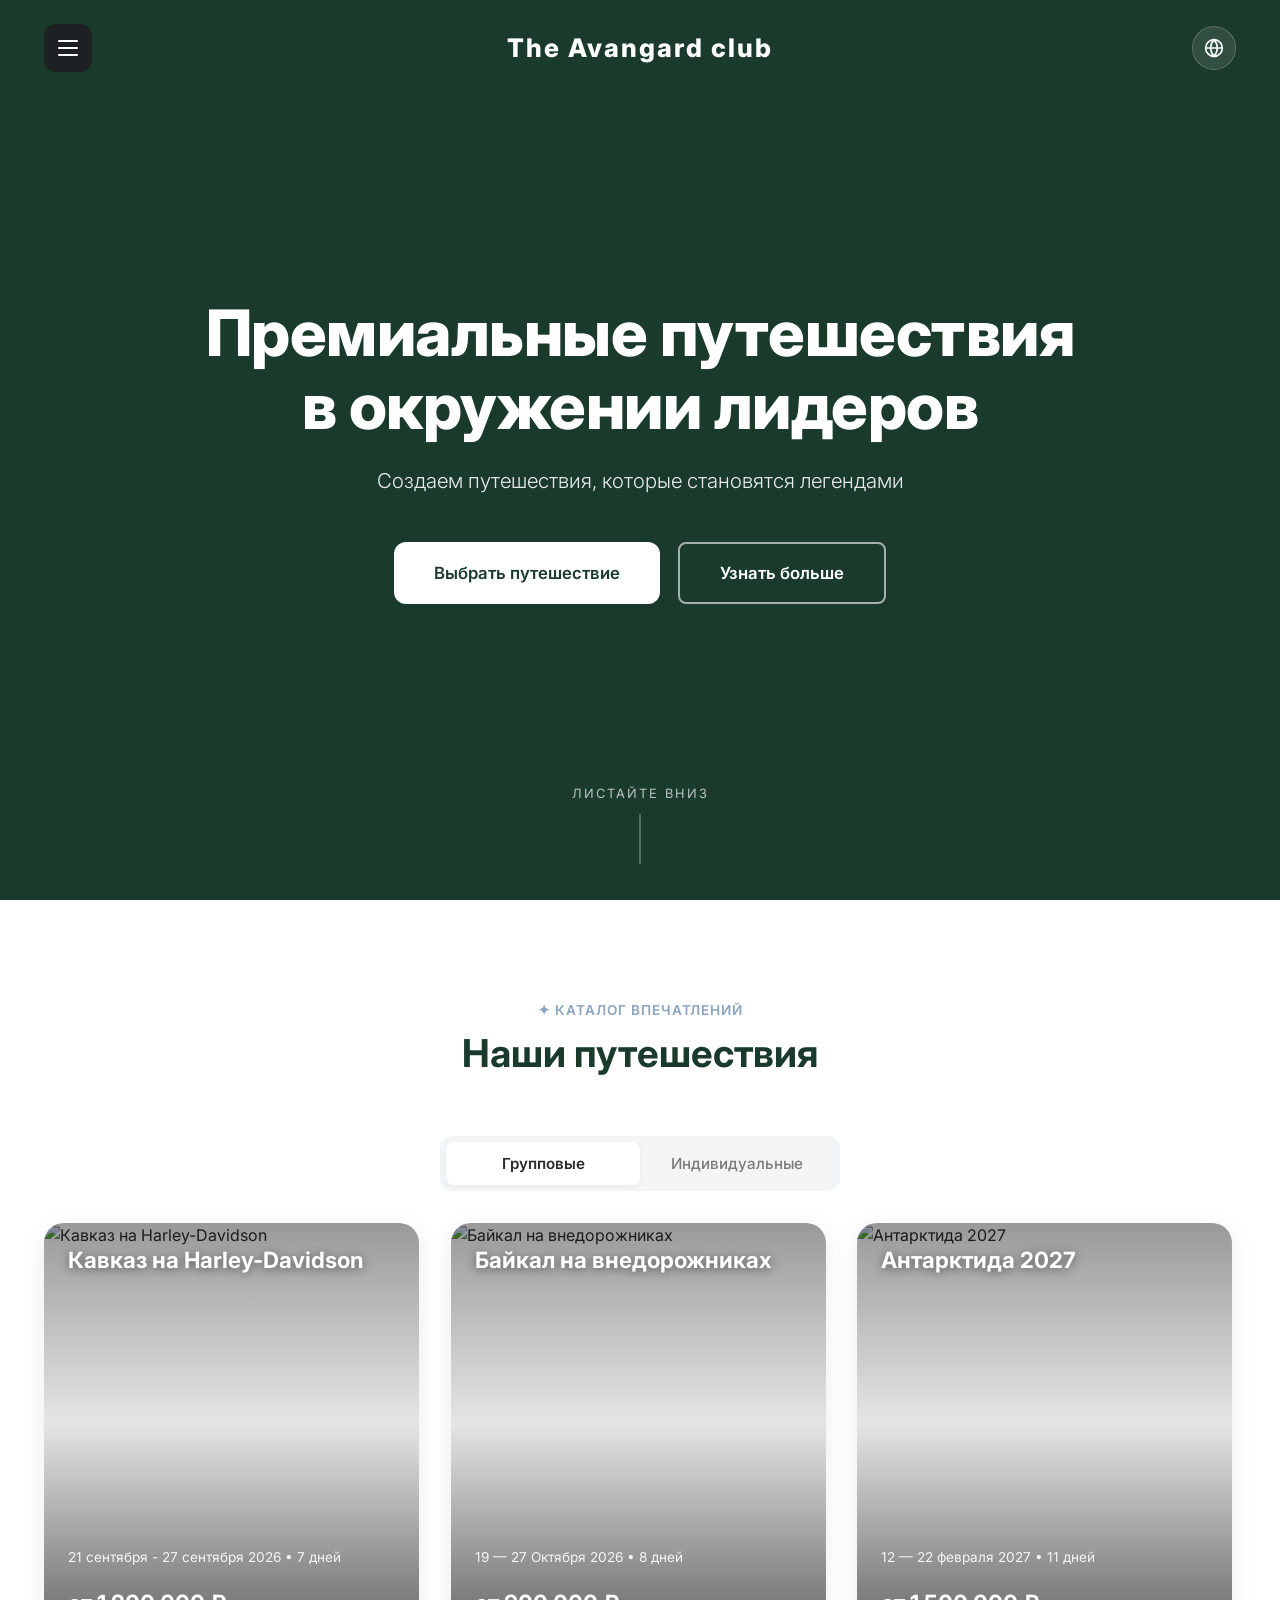
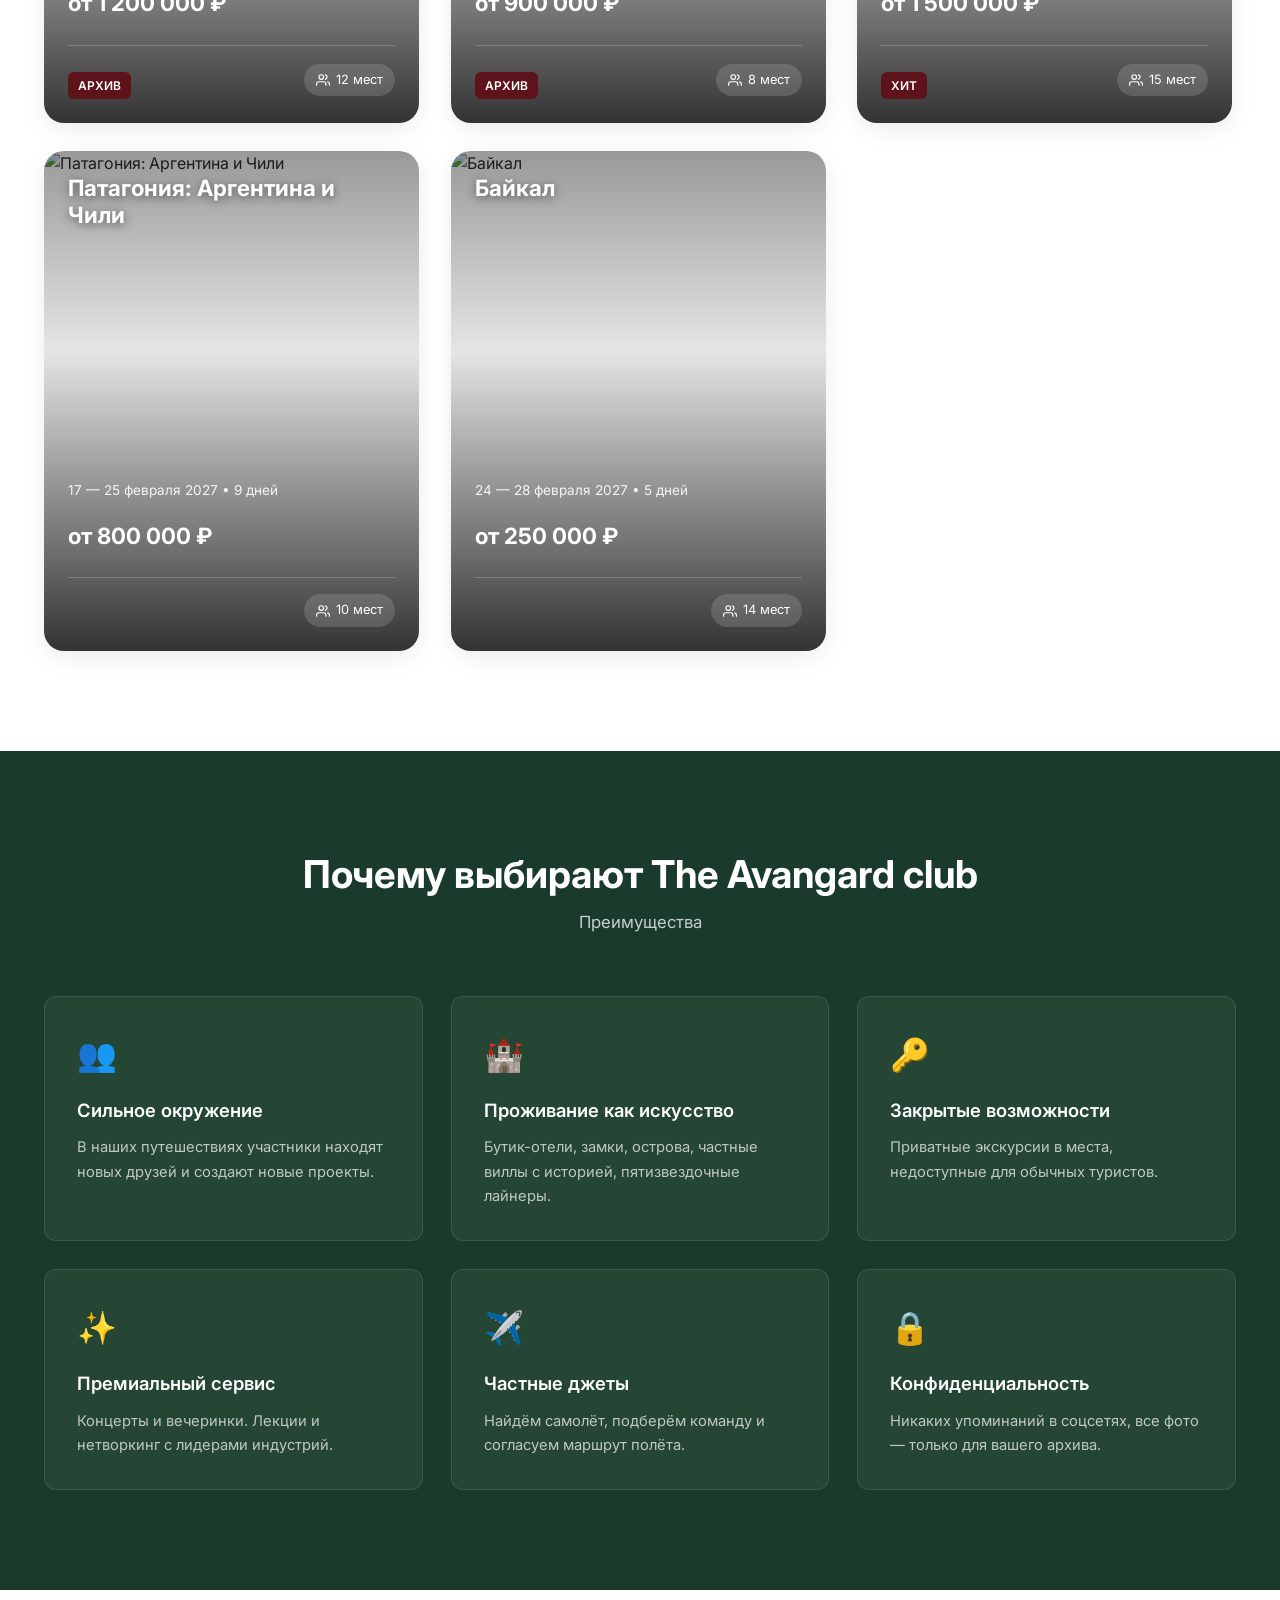
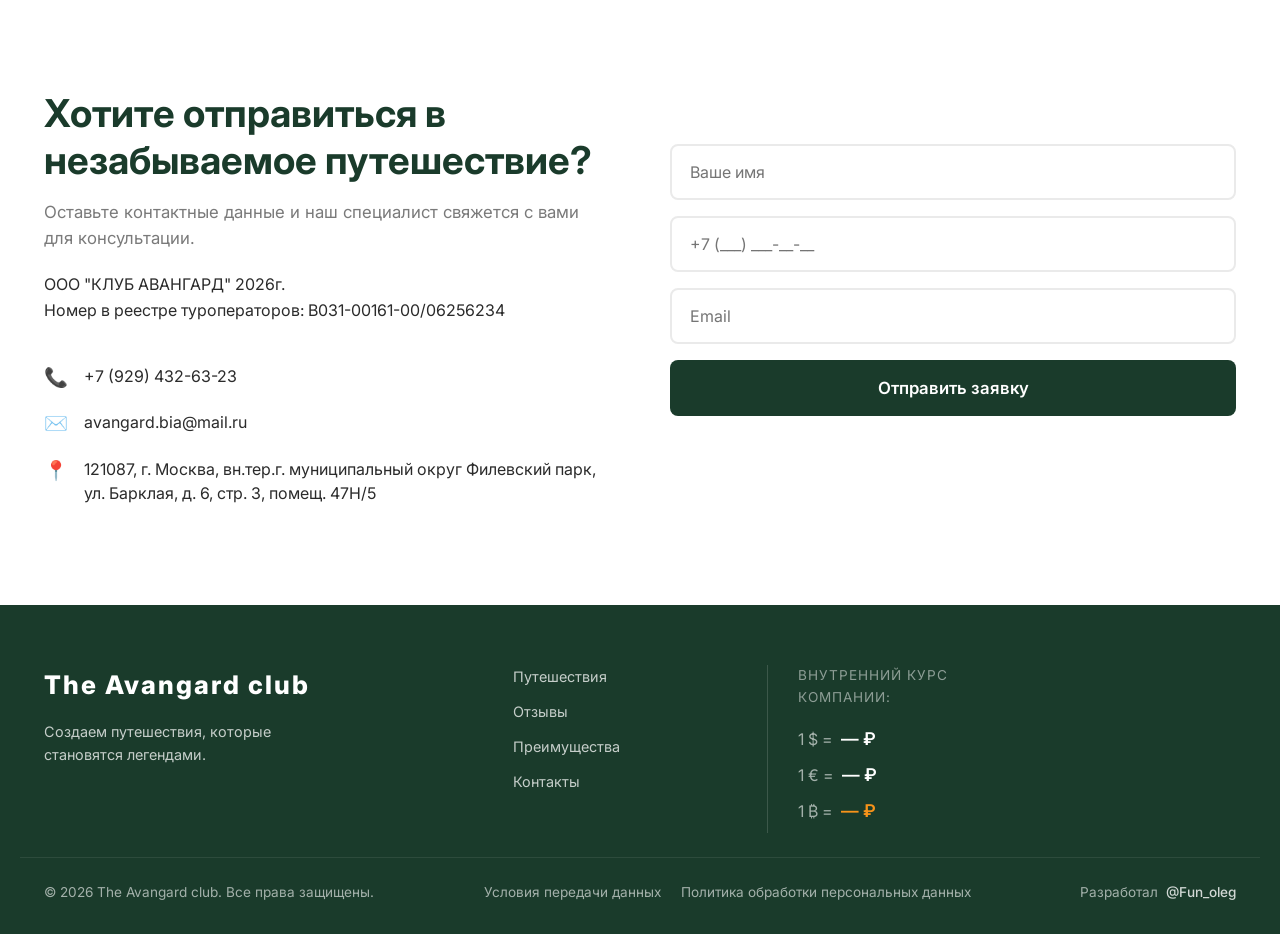
==== commit 273b1d34: "padding-bottom: 20px" ====
--- a/index.html
+++ b/index.html
@@ -98,7 +98,8 @@
                 </a>
 
                 <!-- Instagram -->
-                <a href="https://www.instagram.com/the.avangard.club?evlk=ZHIzanU2enRzMjN1" class="social-icon instagram" title="Instagram">
+                <a href="https://www.instagram.com/the.avangard.club?evlk=ZHIzanU2enRzMjN1"
+                    class="social-icon instagram" title="Instagram">
                     <svg width="20" height="20" viewBox="0 0 24 24" fill="none" stroke="currentColor" stroke-width="2"
                         stroke-linecap="round" stroke-linejoin="round">
                         <rect x="2" y="2" width="20" height="20" rx="5" ry="5"></rect>
@@ -108,7 +109,8 @@
                 </a>
 
                 <!-- TikTok -->
-                <a href="https://www.tiktok.com/@the.avangard.club?_r=1&_t=ZS-9BYbSGiPW0F" class="social-icon tiktok" title="TikTok">
+                <a href="https://www.tiktok.com/@the.avangard.club?_r=1&_t=ZS-9BYbSGiPW0F" class="social-icon tiktok"
+                    title="TikTok">
                     <svg width="20" height="20" viewBox="0 0 24 24" fill="currentColor">
                         <path
                             d="M19.59 6.69a4.83 4.83 0 0 1-3.77-4.25V2h-3.45v13.67a2.89 2.89 0 0 1-5.2 1.74 2.89 2.89 0 0 1 2.31-4.64 2.93 2.93 0 0 1 .88.13V9.4a6.84 6.84 0 0 0-1-.05A6.33 6.33 0 0 0 5 20.1a6.34 6.34 0 0 0 10.86-4.43v-7a8.16 8.16 0 0 0 4.77 1.52v-3.4a4.85 4.85 0 0 1-1-.1z" />
@@ -124,11 +126,11 @@
         <div class="hero__bg">
             <!-- Видео фон -->
             <video class="hero__video" autoplay muted loop playsinline>
-                <source src="video/Img 6272.mp4" type="video/mp4">
+                <source src="video/Img_1080.mp4" type="video/mp4">
                 <!-- Резервное изображение, если видео не загрузится или браузер его не поддерживает -->
                 <img src="https://picsum.photos/id/1015/1920/1080" alt="Premium Travel Background" class="hero__img">
             </video>
-            <!--<div class="hero__overlay"></div>-->
+            <div class="hero__overlay"></div>
         </div>
         <div class="container hero__content">
             <h1 class="hero__title">Премиальные путешествия<br>в окружении лидеров</h1>
@@ -212,9 +214,11 @@
         <div class="container contact__container">
             <div class="contact__info">
                 <h2 class="section-title">Хотите отправиться в незабываемое путешествие?</h2>
-                <p class="section-subtitle">Оставьте контактные данные и наш специалист свяжется с вами для
-                    консультации.</p>
-
+                <p class="section-subtitle" style="padding-bottom: 20px;">Оставьте контактные данные и наш специалист
+                свяжется с вами для
+                консультации.</p>
+                <p>ООО "КЛУБ АВАНГАРД" 2026г.</p>
+                <p>Номер в реестре туроператоров: В031-00161-00/06256234</p>
                 <div class="contact__details">
                     <div class="contact-detail">
                         <span class="contact-detail__icon">📞</span>
@@ -289,7 +293,7 @@
             <button class="modal__close" id="modalClose">×</button>
             <div class="modal__grid">
                 <div class="modal__image">
-                    <img src="https://picsum.photos/id/1015/800/1000" alt="Travel Modal Image">
+                    <img src="img/halokopter.webp" alt="Travel Modal Image">
                 </div>
                 <div class="modal__content">
                     <h2 class="modal__title">Хотите отправиться<br>в путешествие?</h2>
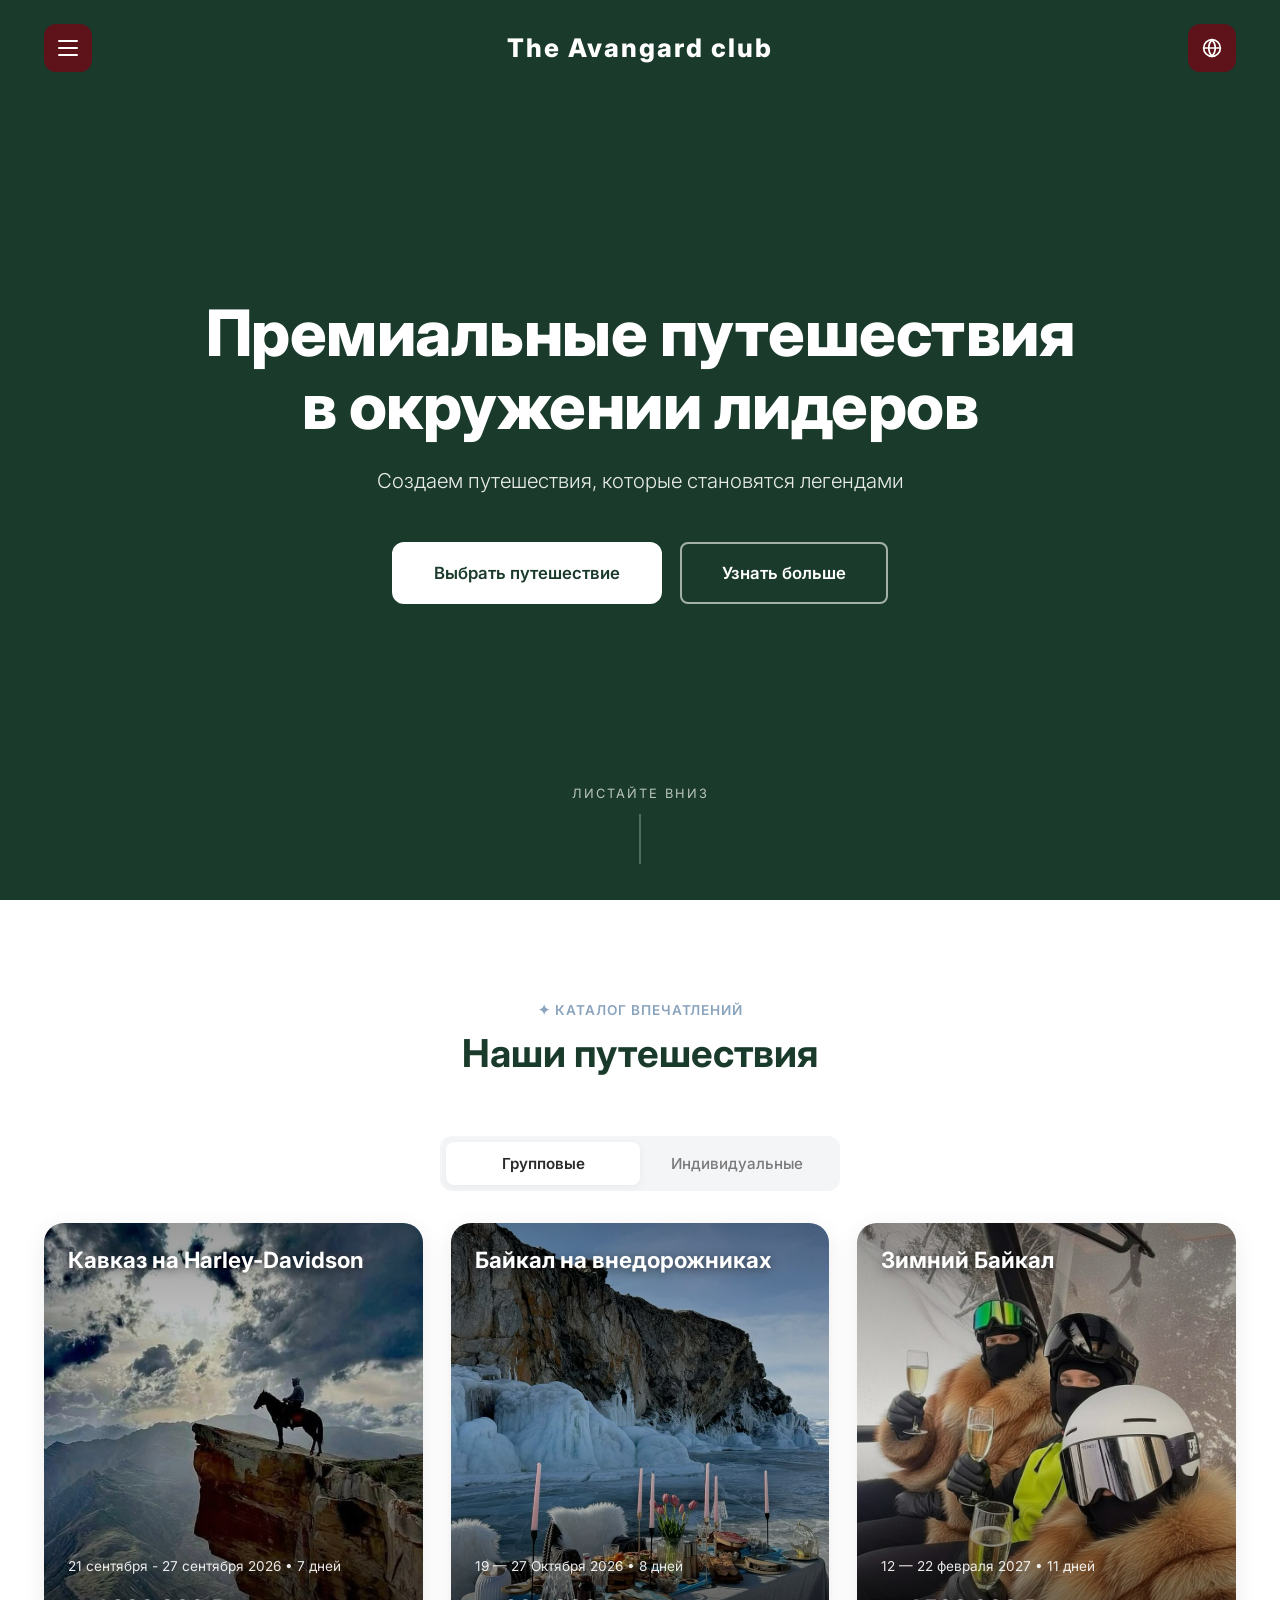
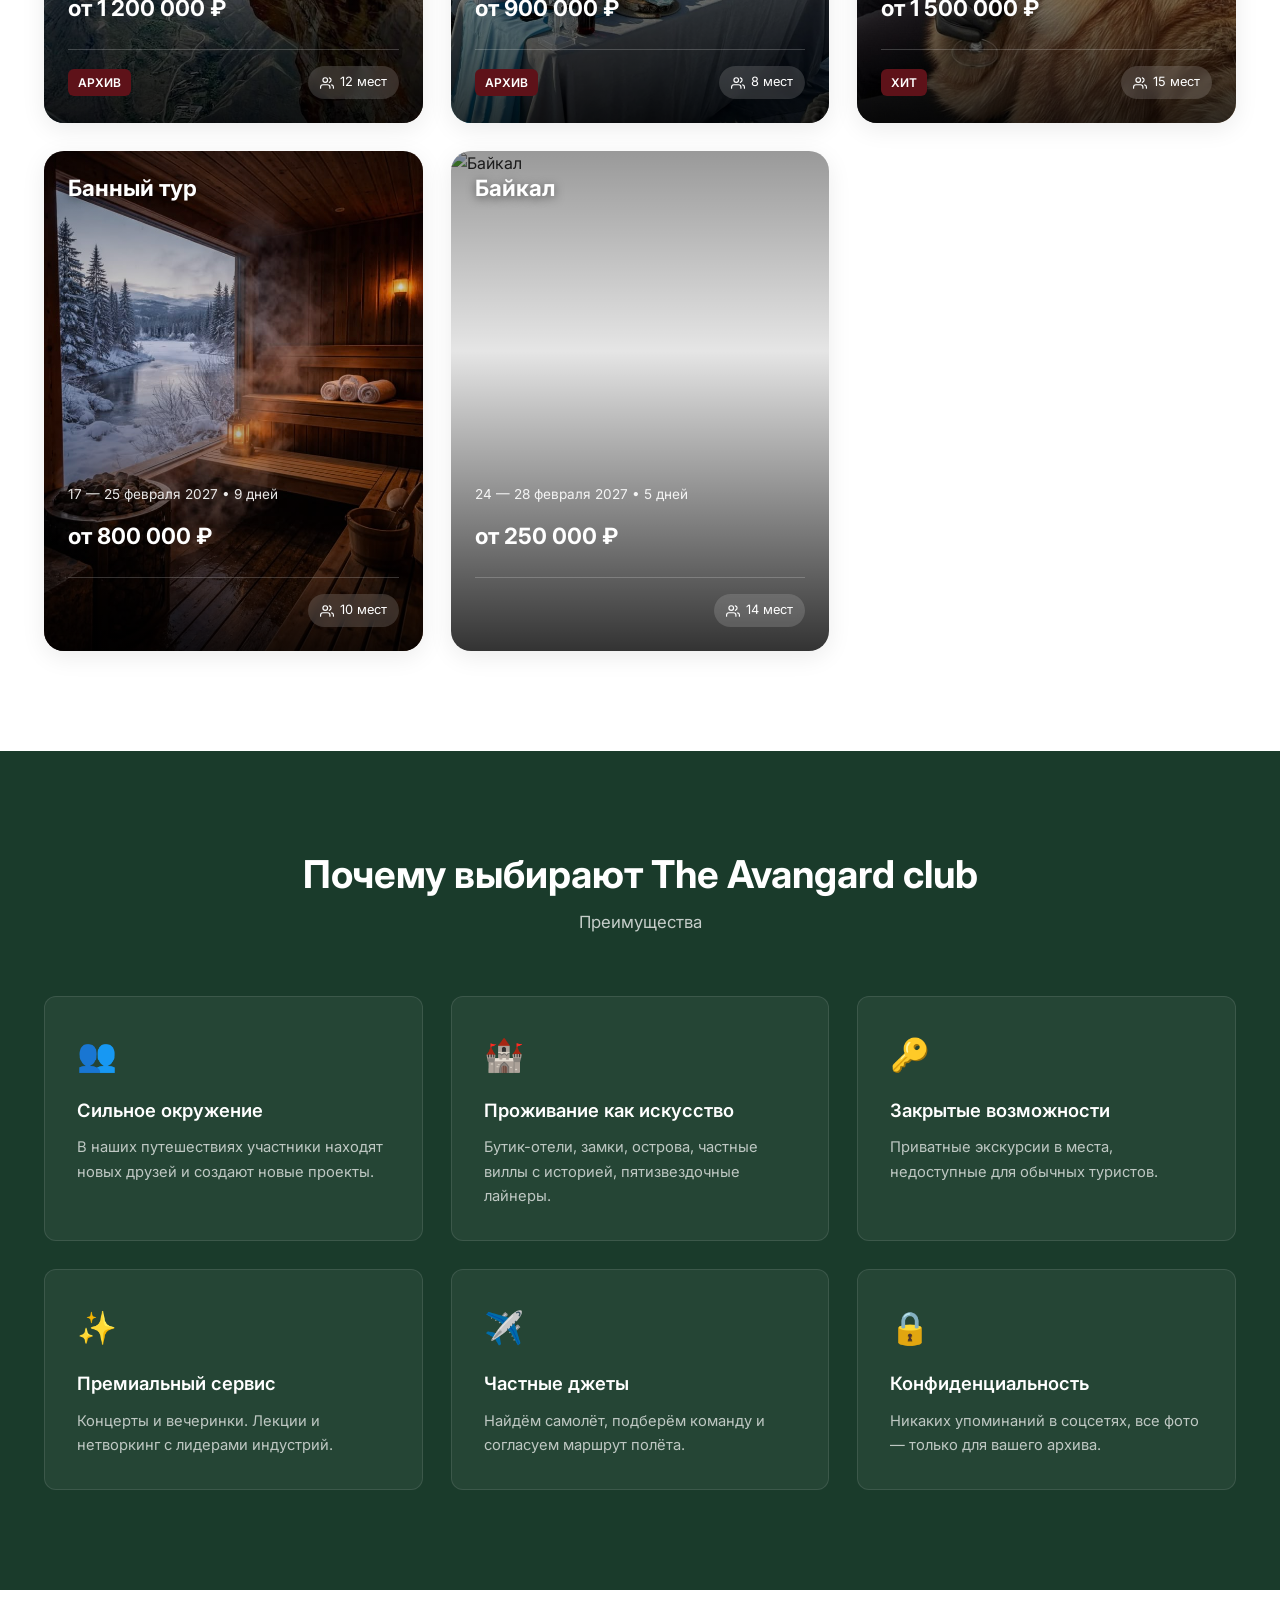
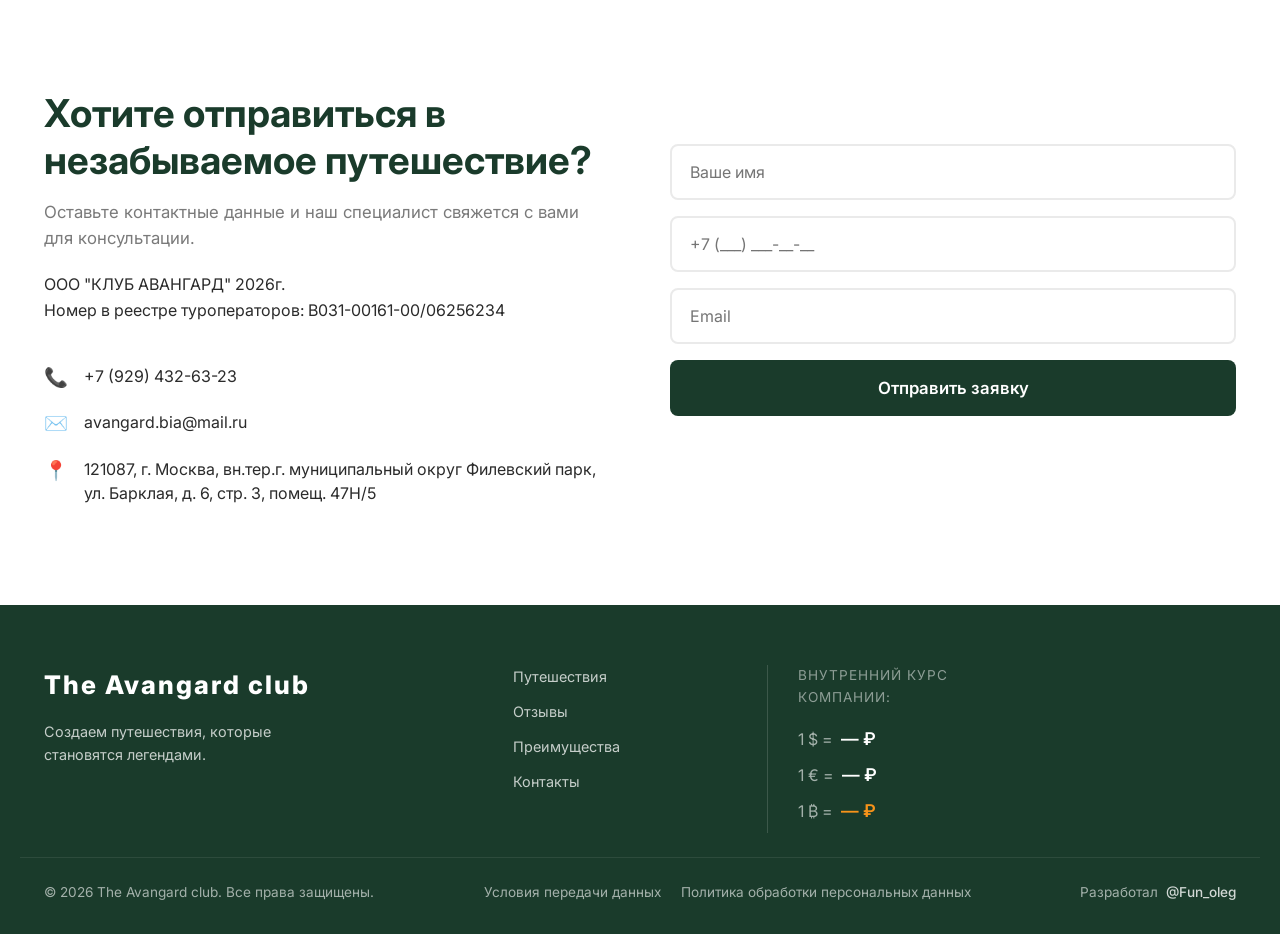
==== commit ab3f7722: "WA+TG" ====
--- a/index.html
+++ b/index.html
@@ -67,7 +67,7 @@
             <a href="tel:+79294326323" class="contact-dropdown__phone">+7 (929) 432-63-23</a>
             <div class="contact-dropdown__socials">
                 <!-- WhatsApp -->
-                <a href="#" class="social-icon whatsapp" title="WhatsApp">
+                <a href="https://wa.me/79294326323" class="social-icon whatsapp" title="WhatsApp">
                     <svg width="20" height="20" viewBox="0 0 24 24" fill="currentColor">
                         <path
                             d="M17.472 14.382c-.297-.149-1.758-.867-2.03-.967-.273-.099-.471-.148-.67.15-.197.297-.767.966-.94 1.164-.173.199-.347.223-.644.075-.297-.15-1.255-.463-2.39-1.475-.883-.788-1.48-1.761-1.653-2.059-.173-.297-.018-.458.13-.606.134-.133.298-.347.446-.52.149-.174.198-.298.298-.497.099-.198.05-.371-.025-.52-.075-.149-.669-1.612-.916-2.207-.242-.579-.487-.5-.669-.51-.173-.008-.371-.01-.57-.01-.198 0-.52.074-.792.372-.272.297-1.04 1.016-1.04 2.479 0 1.462 1.065 2.875 1.213 3.074.149.198 2.096 3.2 5.077 4.487.709.306 1.262.489 1.694.625.712.227 1.36.195 1.871.118.571-.085 1.758-.719 2.006-1.413.248-.694.248-1.289.173-1.413-.074-.124-.272-.198-.57-.347m-5.421 7.403h-.004a9.87 9.87 0 01-5.031-1.378l-.361-.214-3.741.982.998-3.648-.235-.374a9.86 9.86 0 01-1.51-5.26c.001-5.45 4.436-9.884 9.888-9.884 2.64 0 5.122 1.03 6.988 2.898a9.825 9.825 0 012.893 6.994c-.003 5.45-4.437 9.884-9.885 9.884m8.413-18.297A11.815 11.815 0 0012.05 0C5.495 0 .16 5.335.157 11.892c0 2.096.547 4.142 1.588 5.945L.057 24l6.305-1.654a11.882 11.882 0 005.683 1.448h.005c6.554 0 11.89-5.335 11.893-11.893a11.821 11.821 0 00-3.48-8.413Z" />
@@ -75,7 +75,7 @@
                 </a>
 
                 <!-- Telegram -->
-                <a href="#" class="social-icon telegram" title="Telegram">
+                <a href="https://t.me/Ssnekk_17" class="social-icon telegram" title="Telegram">
                     <svg width="20" height="20" viewBox="0 0 24 24" fill="currentColor">
                         <path
                             d="M11.944 0A12 12 0 0 0 0 12a12 12 0 0 0 12 12 12 12 0 0 0 12-12A12 12 0 0 0 12 0a12 12 0 0 0-.056 0zm4.962 7.224c.1-.002.321.023.465.14a.506.506 0 0 1 .171.325c.016.093.036.306.02.472-.18 1.898-.962 6.502-1.36 8.627-.168.9-.499 1.201-.82 1.23-.696.065-1.225-.46-1.9-.902-1.056-.693-1.653-1.124-2.678-1.8-1.185-.78-.417-1.21.258-1.91.177-.184 3.247-2.977 3.307-3.23.007-.032.014-.15-.056-.212s-.174-.041-.249-.024c-.106.024-1.793 1.14-5.061 3.345-.48.33-.913.49-1.302.48-.428-.008-1.252-.241-1.865-.44-.752-.245-1.349-.374-1.297-.789.027-.216.325-.437.893-.663 3.498-1.524 5.83-2.529 6.998-3.014 3.332-1.386 4.025-1.627 4.476-1.635z" />
--- a/css/style.css
+++ b/css/style.css
@@ -14,9 +14,7 @@
 }
 
 /* ============ СБРОС ============ */
-*,
-*::before,
-*::after {
+*, *::before, *::after {
     margin: 0;
     padding: 0;
     box-sizing: border-box;
@@ -80,6 +78,15 @@
     color: var(--color-text-muted);
     max-width: 640px;
     margin: 0 auto;
+}
+
+.section-label {
+    font-size: 0.85rem;
+    text-transform: uppercase;
+    letter-spacing: 1px;
+    color: var(--color-dusty-blue);
+    margin-bottom: 8px;
+    font-weight: 600;
 }
 
 .section-head--light .section-title {
@@ -107,7 +114,6 @@
     background: var(--color-dark-green);
     color: var(--color-text-light);
 }
-
 .btn--primary:hover {
     background: #122a1e;
 }
@@ -116,7 +122,6 @@
     background: var(--color-burgundy);
     color: var(--color-text-light);
 }
-
 .btn--accent:hover {
     background: #4a0e14;
 }
@@ -126,7 +131,6 @@
     color: var(--color-text-light);
     border-color: rgba(255, 255, 255, 0.6);
 }
-
 .btn--ghost:hover {
     background: rgba(255, 255, 255, 0.12);
 }
@@ -137,17 +141,18 @@
     border: none;
     padding: 12px 20px;
     border-radius: 12px;
+    border: 2px solid #fff;
     font-weight: 600;
     font-size: 0.95rem;
     display: inline-flex;
     align-items: center;
     transition: transform var(--transition), box-shadow var(--transition);
 }
-
 .btn--white:hover {
     transform: translateY(-2px);
     box-shadow: 0 6px 20px rgba(255, 255, 255, 0.2);
     background: #f0f0f0;
+    border-color: #f0f0f0;
 }
 
 .btn--large {
@@ -179,7 +184,6 @@
     position: relative;
 }
 
-/* Логотип по центру */
 .header__logo {
     position: absolute;
     left: 50%;
@@ -187,14 +191,12 @@
     font-size: 1.6rem;
     font-weight: 800;
     letter-spacing: 2px;
-    color: #fff;
+    color: #FFFFFF;
     text-decoration: none;
     white-space: nowrap;
 }
 
-/* Левая и правая части */
-.header__left,
-.header__right {
+.header__left, .header__right {
     display: flex;
     align-items: center;
     z-index: 2;
@@ -204,7 +206,7 @@
 .contact-widget__burger {
     width: 48px;
     height: 48px;
-    background: #1E2124;
+    background: #5E1219;
     border-radius: 12px;
     display: flex;
     flex-direction: column;
@@ -215,7 +217,6 @@
     border: none;
     transition: background var(--transition);
 }
-
 .contact-widget__burger:hover {
     background: #2c3034;
 }
@@ -227,35 +228,34 @@
     border-radius: 2px;
 }
 
-/* ============ ВЫПАДАЮЩИЙ СПИСОК ЯЗЫКОВ (НОВЫЙ) ============ */
+/* ============ ВЫПАДАЮЩИЙ СПИСОК ЯЗЫКОВ ============ */
 .lang-dropdown-wrapper {
     position: relative;
 }
 
-/* Кнопка с глобусом */
 .lang-globe-btn {
-    width: 44px;
-    height: 44px;
-    border-radius: 50%;
-    /* Делаем круглой или скругленной как бургер */
-    background: rgba(255, 255, 255, 0.1);
-    border: 1px solid rgba(255, 255, 255, 0.2);
+    width: 48px;
+    height: 48px;
+    border-radius: 12px;
+    background: #5E1219;
+    border: none;
     color: #fff;
     display: flex;
     align-items: center;
     justify-content: center;
     cursor: pointer;
-    transition: all var(--transition);
-}
-
-.lang-globe-btn:hover,
-.lang-globe-btn.active {
-    background: #fff;
-    color: var(--color-dark-green);
-    border-color: #fff;
-}
-
-/* Меню выбора языка */
+    transition: background var(--transition);
+}
+
+.lang-globe-btn:hover, .lang-globe-btn.active {
+    background: #2c3034;
+}
+
+.lang-globe-btn svg {
+    width: 20px;
+    height: 20px;
+}
+
 .lang-dropdown-menu {
     position: absolute;
     top: calc(100% + 10px);
@@ -278,7 +278,6 @@
     transform: translateY(0);
 }
 
-/* Элементы списка */
 .lang-option {
     display: flex;
     align-items: center;
@@ -295,11 +294,9 @@
     transition: background 0.2s;
     text-align: left;
 }
-
 .lang-option:hover {
     background: #f4f5f7;
 }
-
 .lang-option.active {
     background: rgba(26, 59, 43, 0.08);
     color: var(--color-dark-green);
@@ -308,14 +305,6 @@
 
 .flag {
     font-size: 1.2rem;
-}
-
-/* Адаптив для меню языков на мобильных */
-@media (max-width: 768px) {
-    .lang-dropdown-menu {
-        right: -10px;
-        /* Немного сдвигаем, чтобы не прилипало к краю экрана */
-    }
 }
 
 /* ============ ВЫПАДАЮЩЕЕ МЕНЮ КОНТАКТОВ ============ */
@@ -325,7 +314,11 @@
     left: -100%;
     width: 280px;
     height: 100vh;
-    background: #1E2124;
+    background-color: #2A1B1E;
+    /* background-image: url('../img/menu-bg.jfif'); */
+    background-size: cover;
+    background-position: center;
+    background-repeat: no-repeat;
     z-index: 1001;
     padding: 80px 24px 24px;
     transition: left 0.4s cubic-bezier(0.16, 1, 0.3, 1);
@@ -369,61 +362,18 @@
     transition: all var(--transition);
     text-decoration: none;
 }
-
 .social-icon:hover {
     transform: translateY(-3px);
     box-shadow: 0 4px 12px rgba(0, 0, 0, 0.2);
 }
 
-/* Цвета брендов при наведении */
-.whatsapp:hover {
-    background: #25D366;
-    color: #fff;
-    border-color: #25D366;
-}
-
-.telegram:hover {
-    background: #0088cc;
-    color: #fff;
-    border-color: #0088cc;
-}
-
-.wechat:hover {
-    background: #07C160;
-    color: #fff;
-    border-color: #07C160;
-}
-
-.instagram:hover {
-    background: linear-gradient(45deg, #f09433 0%, #e6683c 25%, #dc2743 50%, #cc2366 75%, #bc1888 100%);
-    color: #fff;
-    border-color: transparent;
-}
-
-.tiktok:hover {
-    background: #000000;
-    color: #fff;
-    border-color: #333;
-}
-
-.max-app:hover {
-    background: #FF4D4D;
-    /* Примерный цвет для MAX, можно поменять */
-    color: #fff;
-    border-color: #FF4D4D;
-}
-
-/* Адаптив для меню контактов на мобильных */
-@media (max-width: 768px) {
-    .contact-dropdown {
-        width: 100%;
-    }
-
-    .contact-dropdown__socials {
-        justify-content: center;
-        /* Центрируем иконки на мобильном */
-    }
-}
+/* Цвета брендов */
+.whatsapp:hover { background: #25D366; border-color: #25D366; }
+.telegram:hover { background: #0088cc; border-color: #0088cc; }
+.wechat:hover { background: #07C160; border-color: #07C160; }
+.instagram:hover { background: linear-gradient(45deg, #f09433 0%, #e6683c 25%, #dc2743 50%, #cc2366 75%, #bc1888 100%); border-color: transparent; }
+.tiktok:hover { background: #000000; border-color: #333; }
+.max-app:hover { background: #FF4D4D; border-color: #FF4D4D; }
 
 .contact-dropdown__close {
     position: absolute;
@@ -441,12 +391,10 @@
     cursor: pointer;
     transition: background var(--transition);
 }
-
 .contact-dropdown__close:hover {
     background: rgba(255, 255, 255, 0.2);
 }
 
-/* Затемнение фона при открытом меню */
 body.menu-open::after {
     content: '';
     position: fixed;
@@ -457,7 +405,6 @@
     visibility: hidden;
     transition: opacity 0.3s ease;
 }
-
 body.menu-open::after {
     opacity: 1;
     visibility: visible;
@@ -502,22 +449,14 @@
 }
 
 @keyframes zoomSlow {
-    from {
-        transform: scale(1);
-    }
-
-    to {
-        transform: scale(1.08);
-    }
+    from { transform: scale(1); }
+    to { transform: scale(1.08); }
 }
 
 .hero__overlay {
     position: absolute;
     inset: 0;
-    background: linear-gradient(to bottom,
-            rgba(26, 59, 43, 0.55) 0%,
-            rgba(26, 59, 43, 0.75) 60%,
-            rgba(26, 59, 43, 0.95) 100%);
+    background: linear-gradient(to bottom, rgba(26, 59, 43, 0.55) 0%, rgba(26, 59, 43, 0.75) 60%, rgba(26, 59, 43, 0.95) 100%);
     z-index: 1;
 }
 
@@ -572,17 +511,8 @@
 }
 
 @keyframes scrollLine {
-
-    0%,
-    100% {
-        transform: scaleY(0.4);
-        transform-origin: top;
-    }
-
-    50% {
-        transform: scaleY(1);
-        transform-origin: top;
-    }
+    0%, 100% { transform: scaleY(0.4); transform-origin: top; }
+    50% { transform: scaleY(1); transform-origin: top; }
 }
 
 /* ============ ОТЗЫВЫ ============ */
@@ -607,7 +537,6 @@
     justify-content: space-between;
     transition: transform var(--transition), box-shadow var(--transition);
 }
-
 .testimonial-card:hover {
     transform: translateY(-6px);
     box-shadow: 0 12px 36px rgba(0, 0, 0, 0.1);
@@ -646,835 +575,13 @@
     color: var(--color-text-muted);
 }
 
-/* ============ ТУРЫ ============ */
+/* ============ ТУРЫ (ОБЩИЕ СТИЛИ) ============ */
 .tours__grid {
     display: grid;
-    grid-template-columns: repeat(auto-fill, minmax(280px, 1fr));
+    grid-template-columns: repeat(auto-fill, minmax(300px, 1fr));
     gap: 28px;
 }
 
-.tour-card {
-    position: relative;
-    border-radius: var(--radius);
-    overflow: hidden;
-    aspect-ratio: 3 / 4;
-    cursor: pointer;
-    box-shadow: 0 6px 24px rgba(0, 0, 0, 0.08);
-    transition: transform var(--transition);
-    z-index: 1;
-}
-
-.tour-card:hover {
-    transform: translateY(-6px);
-}
-
-.tour-card__img {
-    position: absolute;
-    inset: 0;
-    width: 100%;
-    height: 100%;
-    object-fit: cover;
-    transition: transform 0.6s ease;
-}
-
-.tour-card:hover .tour-card__img {
-    transform: scale(1.08);
-}
-
-.tour-card__overlay {
-    position: absolute;
-    inset: 0;
-    background: linear-gradient(to top,
-            rgba(26, 59, 43, 0.92) 0%,
-            rgba(26, 59, 43, 0.4) 45%,
-            transparent 100%);
-}
-
-.tour-card__content {
-    position: absolute;
-    bottom: 0;
-    left: 0;
-    right: 0;
-    padding: 24px;
-    color: #fff;
-}
-
-.tour-card__title {
-    font-size: 1.3rem;
-    font-weight: 700;
-    margin-bottom: 6px;
-}
-
-.tour-card__meta {
-    font-size: 0.85rem;
-    opacity: 0.85;
-    margin-bottom: 4px;
-}
-
-.tour-card__badge {
-    display: inline-block;
-    padding: 4px 10px;
-    background: var(--color-burgundy);
-    border-radius: 4px;
-    font-size: 0.75rem;
-    font-weight: 600;
-    margin-top: 10px;
-}
-
-/* ============ ПРЕИМУЩЕСТВА ============ */
-.advantages {
-    background: var(--color-dark-green);
-}
-
-.advantages__grid {
-    display: grid;
-    grid-template-columns: repeat(auto-fit, minmax(280px, 1fr));
-    gap: 28px;
-}
-
-.advantage {
-    background: rgba(255, 255, 255, 0.05);
-    border: 1px solid rgba(255, 255, 255, 0.1);
-    border-radius: var(--radius);
-    padding: 32px;
-    transition: background var(--transition), transform var(--transition);
-}
-
-.advantage:hover {
-    background: rgba(255, 255, 255, 0.09);
-    transform: translateY(-4px);
-}
-
-.advantage__icon {
-    font-size: 2rem;
-    margin-bottom: 16px;
-}
-
-.advantage__title {
-    color: #fff;
-    font-size: 1.15rem;
-    font-weight: 600;
-    margin-bottom: 10px;
-}
-
-.advantage__text {
-    color: rgba(255, 255, 255, 0.7);
-    font-size: 0.92rem;
-    line-height: 1.65;
-}
-
-/* ============ СТАТИСТИКА ============ */
-.stats {
-    background: var(--color-dusty-blue);
-    padding: 70px 0;
-}
-
-.stats__grid {
-    display: grid;
-    grid-template-columns: repeat(auto-fit, minmax(220px, 1fr));
-    gap: 40px;
-    text-align: center;
-}
-
-.stat__number {
-    font-size: clamp(2.4rem, 4vw, 3.4rem);
-    font-weight: 800;
-    color: var(--color-dark-green);
-    line-height: 1;
-    margin-bottom: 10px;
-}
-
-.stat__label {
-    color: var(--color-dark-green);
-    font-weight: 500;
-    font-size: 0.95rem;
-    opacity: 0.85;
-}
-
-/* ============ КОНТАКТЫ ============ */
-.contact__container {
-    display: grid;
-    grid-template-columns: 1fr 1fr;
-    gap: 60px;
-    align-items: center;
-}
-
-.contact__info .section-title {
-    text-align: left;
-    margin-bottom: 16px;
-}
-
-.contact__info .section-subtitle {
-    margin: 0;
-    text-align: left;
-}
-
-.contact__form {
-    display: flex;
-    flex-direction: column;
-    gap: 16px;
-}
-
-.form-input {
-    width: 100%;
-    padding: 16px 18px;
-    border: 2px solid var(--color-light-gray);
-    border-radius: 8px;
-    font-family: inherit;
-    font-size: 1rem;
-    transition: border-color var(--transition);
-    background: #fff;
-}
-
-.form-input:focus {
-    outline: none;
-    border-color: var(--color-dusty-blue);
-}
-
-.form-note {
-    font-size: 0.9rem;
-    color: var(--color-dark-green);
-    font-weight: 500;
-    min-height: 20px;
-}
-
-/* ============ КОНТАКТНЫЕ ДАННЫЕ В СЕКЦИИ ============ */
-.contact__details {
-    margin-top: 40px;
-    display: flex;
-    flex-direction: column;
-    gap: 20px;
-}
-
-.contact-detail {
-    display: flex;
-    align-items: flex-start;
-    gap: 16px;
-    font-size: 1rem;
-    color: var(--color-text-main);
-}
-
-.contact-detail__icon {
-    font-size: 1.2rem;
-    line-height: 1.4;
-}
-
-.contact-detail__text {
-    color: var(--color-text-main);
-    text-decoration: none;
-    line-height: 1.5;
-    transition: color var(--transition);
-}
-
-a.contact-detail__text:hover {
-    color: var(--color-dusty-blue);
-}
-
-/* ============ ФУТЕР ============ */
-.footer {
-    background: var(--color-dark-green);
-    color: rgba(255, 255, 255, 0.75);
-    padding: 60px 0 30px;
-}
-
-.footer__container {
-    display: grid;
-    grid-template-columns: 2fr 1fr 1fr 1fr;
-    gap: 40px;
-    align-items: start;
-}
-
-.footer__brand p {
-    margin-top: 14px;
-    font-size: 0.9rem;
-    max-width: 280px;
-}
-
-.footer__nav {
-    display: flex;
-    flex-direction: column;
-    gap: 12px;
-}
-
-.footer__nav a {
-    font-size: 0.9rem;
-    transition: color var(--transition);
-}
-
-.footer__nav a:hover {
-    color: #fff;
-}
-
-.footer__copy {
-    grid-column: 1 / -1;
-    border-top: 1px solid rgba(255, 255, 255, 0.1);
-    padding-top: 24px;
-    margin-top: 24px;
-    display: flex;
-    justify-content: space-between;
-    align-items: center;
-    flex-wrap: wrap;
-    gap: 16px;
-    font-size: 0.85rem;
-    opacity: 0.8;
-}
-
-.footer__copy-left {
-    text-align: left;
-}
-
-.footer__copy-center {
-    display: flex;
-    gap: 20px;
-    justify-content: center;
-}
-
-.footer__copy-center a {
-    color: rgba(255, 255, 255, 0.75);
-    text-decoration: none;
-    transition: color var(--transition);
-}
-
-.footer__copy-center a:hover {
-    color: #fff;
-}
-
-.footer__copy-right {
-    text-align: right;
-    display: flex;
-    align-items: center;
-    gap: 8px;
-}
-
-.footer__copy-right a {
-    color: #fff;
-    font-weight: 500;
-    text-decoration: none;
-    display: flex;
-    align-items: center;
-    gap: 6px;
-    transition: opacity var(--transition);
-}
-
-.footer__copy-right a:hover {
-    opacity: 0.7;
-}
-
-/* Адаптив для мобильных футера */
-@media (max-width: 768px) {
-    .footer__copy {
-        flex-direction: column;
-        text-align: center;
-        gap: 12px;
-    }
-
-    .footer__copy-left,
-    .footer__copy-center,
-    .footer__copy-right {
-        text-align: center;
-        justify-content: center;
-        width: 100%;
-    }
-
-    .footer__copy-center {
-        flex-direction: column;
-        gap: 8px;
-    }
-}
-
-/* ============ КУРСЫ ВАЛЮТ В ФУТЕРЕ ============ */
-.footer__rates {
-    border-left: 1px solid rgba(255, 255, 255, 0.15);
-    padding-left: 30px;
-}
-
-.footer__rates-title {
-    font-size: 0.85rem;
-    color: rgba(255, 255, 255, 0.5);
-    margin-bottom: 16px;
-    text-transform: uppercase;
-    letter-spacing: 1px;
-}
-
-.rate-item {
-    display: flex;
-    align-items: baseline;
-    gap: 8px;
-    font-size: 1.1rem;
-    font-weight: 600;
-    color: #fff;
-    margin-bottom: 8px;
-}
-
-.rate-item--btc .rate-value {
-    color: #f7931a;
-}
-
-.rate-label {
-    color: rgba(255, 255, 255, 0.6);
-    font-weight: 400;
-    font-size: 1rem;
-}
-
-.rate-value {
-    transition: color 0.3s ease;
-}
-
-.rate-value.loading {
-    opacity: 0.5;
-    font-style: italic;
-    font-weight: 400;
-    font-size: 0.9rem;
-}
-
-/* ============ МОДАЛЬНОЕ ОКНО ============ */
-.modal-overlay {
-    position: fixed;
-    inset: 0;
-    background: rgba(0, 0, 0, 0.6);
-    backdrop-filter: blur(8px);
-    -webkit-backdrop-filter: blur(8px);
-    z-index: 2000;
-    display: flex;
-    align-items: center;
-    justify-content: center;
-    opacity: 0;
-    visibility: hidden;
-    transition: opacity 0.3s ease, visibility 0.3s ease;
-    padding: 20px;
-}
-
-.modal-overlay.active {
-    opacity: 1;
-    visibility: visible;
-}
-
-.modal {
-    position: relative;
-    background: rgba(30, 33, 36, 0.85);
-    backdrop-filter: blur(25px);
-    -webkit-backdrop-filter: blur(25px);
-    border: 1px solid rgba(255, 255, 255, 0.1);
-    border-radius: 24px;
-    width: 100%;
-    max-width: 1000px;
-    max-height: 90vh;
-    overflow-y: auto;
-    transform: translateY(30px);
-    transition: transform 0.4s cubic-bezier(0.16, 1, 0.3, 1);
-    box-shadow: 0 20px 60px rgba(0, 0, 0, 0.5);
-}
-
-.modal-overlay.active .modal {
-    transform: translateY(0);
-}
-
-.modal__close {
-    position: absolute;
-    top: 20px;
-    right: 20px;
-    width: 40px;
-    height: 40px;
-    border-radius: 50%;
-    background: rgba(255, 255, 255, 0.1);
-    color: #fff;
-    display: flex;
-    align-items: center;
-    justify-content: center;
-    transition: background 0.3s;
-    z-index: 10;
-}
-
-.modal__close:hover {
-    background: rgba(255, 255, 255, 0.2);
-}
-
-.modal__grid {
-    display: grid;
-    grid-template-columns: 1fr 1fr;
-    min-height: 600px;
-}
-
-.modal__image {
-    position: relative;
-    overflow: hidden;
-    border-radius: 24px 0 0 24px;
-}
-
-.modal__image img {
-    width: 100%;
-    height: 100%;
-    object-fit: cover;
-    position: absolute;
-    inset: 0;
-}
-
-.modal__content {
-    padding: 48px;
-    display: flex;
-    flex-direction: column;
-    justify-content: center;
-    color: #fff;
-}
-
-.modal__title {
-    font-size: 2rem;
-    font-weight: 700;
-    line-height: 1.2;
-    margin-bottom: 16px;
-}
-
-.modal__subtitle {
-    font-size: 1rem;
-    color: rgba(255, 255, 255, 0.7);
-    margin-bottom: 32px;
-}
-
-.modal-form {
-    display: flex;
-    flex-direction: column;
-    gap: 16px;
-}
-
-.modal-input {
-    width: 100%;
-    padding: 16px 20px;
-    background: rgba(0, 0, 0, 0.2);
-    border: 1px solid rgba(255, 255, 255, 0.1);
-    border-radius: 12px;
-    color: #fff;
-    font-family: inherit;
-    font-size: 0.95rem;
-    transition: border-color 0.3s, background 0.3s;
-}
-
-.modal-input::placeholder {
-    color: rgba(255, 255, 255, 0.4);
-}
-
-.modal-input:focus {
-    outline: none;
-    border-color: var(--color-dusty-blue);
-    background: rgba(0, 0, 0, 0.3);
-}
-
-.modal-phone-group {
-    position: relative;
-    display: flex;
-    align-items: center;
-}
-
-.modal-phone-flag {
-    position: absolute;
-    left: 16px;
-    font-size: 1.2rem;
-    pointer-events: none;
-}
-
-.modal-phone-group .modal-input {
-    padding-left: 48px;
-}
-
-.modal-messengers {
-    margin-top: 8px;
-    margin-bottom: 8px;
-}
-
-.modal-messengers__label {
-    display: block;
-    font-size: 0.85rem;
-    color: rgba(255, 255, 255, 0.6);
-    margin-bottom: 12px;
-}
-
-.modal-messengers__options {
-    display: flex;
-    gap: 10px;
-    flex-wrap: wrap;
-}
-
-.messenger-radio {
-    cursor: pointer;
-}
-
-.messenger-radio input {
-    display: none;
-}
-
-.messenger-radio__box {
-    display: inline-flex;
-    align-items: center;
-    gap: 8px;
-    padding: 10px 16px;
-    background: rgba(255, 255, 255, 0.05);
-    border: 1px solid rgba(255, 255, 255, 0.2);
-    border-radius: 30px;
-    font-size: 0.9rem;
-    font-weight: 500;
-    transition: all 0.2s;
-}
-
-.messenger-radio input:checked+.messenger-radio__box {
-    background: rgba(255, 255, 255, 0.15);
-    border-color: #fff;
-}
-
-.modal-submit {
-    width: 100%;
-    justify-content: center;
-    padding: 18px;
-    border-radius: 12px;
-    font-size: 1rem;
-    margin-top: 8px;
-}
-
-.modal-agreement {
-    display: flex;
-    align-items: flex-start;
-    gap: 12px;
-    cursor: pointer;
-    margin-top: 8px;
-}
-
-.modal-agreement input {
-    display: none;
-}
-
-.modal-agreement__box {
-    width: 20px;
-    height: 20px;
-    border: 2px solid rgba(255, 255, 255, 0.4);
-    border-radius: 4px;
-    flex-shrink: 0;
-    margin-top: 2px;
-    position: relative;
-    transition: all 0.2s;
-}
-
-.modal-agreement input:checked+.modal-agreement__box {
-    background: #fff;
-    border-color: #fff;
-}
-
-.modal-agreement input:checked+.modal-agreement__box::after {
-    content: '';
-    position: absolute;
-    left: 6px;
-    top: 2px;
-    width: 5px;
-    height: 10px;
-    border: solid var(--color-dark-green);
-    border-width: 0 2px 2px 0;
-    transform: rotate(45deg);
-}
-
-.modal-agreement__text {
-    font-size: 0.75rem;
-    color: rgba(255, 255, 255, 0.5);
-    line-height: 1.5;
-}
-
-.modal-agreement__text a {
-    color: rgba(255, 255, 255, 0.8);
-    text-decoration: underline;
-}
-
-/* ============ АДАПТИВ ============ */
-@media (max-width: 1024px) {
-    .header__logo {
-        font-size: 1.3rem;
-    }
-
-    .footer__container {
-        grid-template-columns: 1fr 1fr;
-    }
-
-    .footer__rates {
-        border-left: none;
-        padding-left: 0;
-        grid-column: 1 / -1;
-        display: flex;
-        flex-wrap: wrap;
-        gap: 20px;
-        align-items: center;
-        border-top: 1px solid rgba(255, 255, 255, 0.1);
-        padding-top: 20px;
-    }
-
-    .footer__rates-title {
-        width: 100%;
-        margin-bottom: 0;
-    }
-}
-
-@media (max-width: 992px) {
-    .contact__container {
-        grid-template-columns: 1fr;
-        gap: 40px;
-    }
-
-    .contact__details {
-        margin-top: 30px;
-    }
-}
-
-@media (max-width: 900px) {
-    .modal__grid {
-        grid-template-columns: 1fr;
-    }
-
-    .modal__image {
-        display: none;
-    }
-
-    .modal__content {
-        padding: 32px 24px;
-    }
-
-    .modal__title {
-        font-size: 1.6rem;
-    }
-}
-
-@media (max-width: 768px) {
-    .section {
-        padding: 70px 0;
-    }
-
-    .btn--white {
-        padding: 10px 16px;
-        font-size: 0.85rem;
-    }
-
-    .btn--white svg {
-        display: none;
-    }
-
-    .header__logo {
-        font-size: 1.1rem;
-    }
-
-    .hero__actions {
-        flex-direction: column;
-        align-items: center;
-    }
-
-    .btn--large {
-        width: 100%;
-        max-width: 320px;
-    }
-
-    .footer__container {
-        grid-template-columns: 1fr;
-    }
-
-    .footer__copy {
-        text-align: left;
-    }
-
-    /* ЭФФЕКТ СТЕКА ДЛЯ КАРТОЧЕК ТУРОВ */
-    .tours__grid {
-        display: flex;
-        flex-direction: column;
-        gap: 0;
-        padding-bottom: 50px;
-    }
-
-    .tour-card {
-        position: sticky;
-        top: 100px;
-        margin-bottom: -50px;
-        transform-origin: top center;
-        transition: transform 0.3s ease, opacity 0.3s ease;
-        box-shadow: 0 -10px 30px rgba(0, 0, 0, 0.2);
-        border-radius: 20px;
-        aspect-ratio: auto;
-        min-height: 450px;
-        z-index: 1;
-    }
-
-    .tour-card__content {
-        padding: 30px 20px;
-    }
-
-    .tour-card__title {
-        font-size: 1.5rem;
-    }
-
-    /* Адаптив для переключателя языков */
-    .lang-btn {
-        padding: 6px 10px;
-        font-size: 0.75rem;
-    }
-
-    /* Адаптив для меню контактов */
-    .contact-dropdown {
-        width: 100%;
-    }
-}
-
-@media (max-width: 480px) {
-    .testimonial-card {
-        padding: 24px;
-    }
-
-    .tour-card {
-        aspect-ratio: 4 / 5;
-    }
-}
-
-/* ============ ЮРИДИЧЕСКИЕ СТРАНИЦЫ ============ */
-.legal-page {
-    background: #fff;
-}
-
-.legal-content {
-    font-size: 1rem;
-    line-height: 1.8;
-    color: #333;
-}
-
-.legal-content h3 {
-    font-size: 1.2rem;
-    font-weight: 700;
-    color: var(--color-dark-green);
-    margin-top: 32px;
-    margin-bottom: 16px;
-}
-
-.legal-content p {
-    margin-bottom: 16px;
-}
-
-.legal-content ul {
-    margin-bottom: 16px;
-    padding-left: 20px;
-}
-
-.legal-content li {
-    margin-bottom: 8px;
-}
-
-.legal-content a {
-    color: var(--color-dark-green);
-    text-decoration: underline;
-}
-
-.legal-content strong {
-    font-weight: 600;
-}
-
-/* ============ СЕКЦИЯ ТУРОВ (НОВЫЙ ДИЗАЙН) ============ */
-.section-label {
-    font-size: 0.85rem;
-    text-transform: uppercase;
-    letter-spacing: 1px;
-    color: var(--color-dusty-blue);
-    margin-bottom: 8px;
-    font-weight: 600;
-}
-
-/* Фильтры */
 .tours-filters {
     display: flex;
     background: #F4F5F7;
@@ -1506,14 +613,6 @@
     font-weight: 600;
 }
 
-/* Сетка карточек (Десктоп) */
-.tours__grid {
-    display: grid;
-    grid-template-columns: repeat(auto-fill, minmax(300px, 1fr));
-    gap: 28px;
-}
-
-/* Карточка тура */
 .tour-card {
     position: relative;
     border-radius: 20px;
@@ -1550,14 +649,10 @@
 .tour-card__overlay {
     position: absolute;
     inset: 0;
-    background: linear-gradient(to bottom,
-            rgba(0, 0, 0, 0.4) 0%,
-            rgba(0, 0, 0, 0.1) 40%,
-            rgba(0, 0, 0, 0.8) 100%);
+    background: linear-gradient(to bottom, rgba(0, 0, 0, 0.4) 0%, rgba(0, 0, 0, 0.1) 40%, rgba(0, 0, 0, 0.8) 100%);
     z-index: 2;
 }
 
-/* Заголовок (в верхней части) */
 .tour-card__header {
     position: relative;
     z-index: 3;
@@ -1572,7 +667,6 @@
     text-shadow: 0 2px 10px rgba(0, 0, 0, 0.5);
 }
 
-/* Основной контент (в нижней части) */
 .tour-card__body {
     position: relative;
     z-index: 3;
@@ -1623,8 +717,391 @@
     border-radius: 20px;
 }
 
-/* ============ МОБИЛЬНЫЙ СТЕК (ЭФФЕКТ "КОЛОДЫ") ============ */
+/* ============ ПРЕИМУЩЕСТВА ============ */
+.advantages {
+    background: var(--color-dark-green);
+}
+
+.advantages__grid {
+    display: grid;
+    grid-template-columns: repeat(auto-fit, minmax(280px, 1fr));
+    gap: 28px;
+}
+
+.advantage {
+    background: rgba(255, 255, 255, 0.05);
+    border: 1px solid rgba(255, 255, 255, 0.1);
+    border-radius: var(--radius);
+    padding: 32px;
+    transition: background var(--transition), transform var(--transition);
+}
+.advantage:hover {
+    background: rgba(255, 255, 255, 0.09);
+    transform: translateY(-4px);
+}
+
+.advantage__icon {
+    font-size: 2rem;
+    margin-bottom: 16px;
+}
+
+.advantage__title {
+    color: #fff;
+    font-size: 1.15rem;
+    font-weight: 600;
+    margin-bottom: 10px;
+}
+
+.advantage__text {
+    color: rgba(255, 255, 255, 0.7);
+    font-size: 0.92rem;
+    line-height: 1.65;
+}
+
+/* ============ СТАТИСТИКА ============ */
+.stats {
+    background: var(--color-dusty-blue);
+    padding: 70px 0;
+}
+
+.stats__grid {
+    display: grid;
+    grid-template-columns: repeat(auto-fit, minmax(220px, 1fr));
+    gap: 40px;
+    text-align: center;
+}
+
+.stat__number {
+    font-size: clamp(2.4rem, 4vw, 3.4rem);
+    font-weight: 800;
+    color: var(--color-dark-green);
+    line-height: 1;
+    margin-bottom: 10px;
+}
+
+.stat__label {
+    color: var(--color-dark-green);
+    font-weight: 500;
+    font-size: 0.95rem;
+    opacity: 0.85;
+}
+
+/* ============ КОНТАКТЫ ============ */
+.contact__container {
+    display: grid;
+    grid-template-columns: 1fr 1fr;
+    gap: 60px;
+    align-items: center;
+}
+
+.contact__info .section-title {
+    text-align: left;
+    margin-bottom: 16px;
+}
+
+.contact__info .section-subtitle {
+    margin: 0;
+    text-align: left;
+}
+
+.contact__form {
+    display: flex;
+    flex-direction: column;
+    gap: 16px;
+}
+
+.form-input {
+    width: 100%;
+    padding: 16px 18px;
+    border: 2px solid var(--color-light-gray);
+    border-radius: 8px;
+    font-family: inherit;
+    font-size: 1rem;
+    transition: border-color var(--transition);
+    background: #fff;
+}
+.form-input:focus {
+    outline: none;
+    border-color: var(--color-dusty-blue);
+}
+
+.form-note {
+    font-size: 0.9rem;
+    color: var(--color-dark-green);
+    font-weight: 500;
+    min-height: 20px;
+}
+
+.contact__details {
+    margin-top: 40px;
+    display: flex;
+    flex-direction: column;
+    gap: 20px;
+}
+
+.contact-detail {
+    display: flex;
+    align-items: flex-start;
+    gap: 16px;
+    font-size: 1rem;
+    color: var(--color-text-main);
+}
+
+.contact-detail__icon {
+    font-size: 1.2rem;
+    line-height: 1.4;
+}
+
+.contact-detail__text {
+    color: var(--color-text-main);
+    text-decoration: none;
+    line-height: 1.5;
+    transition: color var(--transition);
+}
+a.contact-detail__text:hover {
+    color: var(--color-dusty-blue);
+}
+
+/* ============ ФУТЕР ============ */
+.footer {
+    background: var(--color-dark-green);
+    color: rgba(255, 255, 255, 0.75);
+    padding: 60px 0 30px;
+}
+
+.footer__container {
+    display: grid;
+    grid-template-columns: 2fr 1fr 1fr 1fr;
+    gap: 40px;
+    align-items: start;
+}
+
+.footer__brand p {
+    margin-top: 14px;
+    font-size: 0.9rem;
+    max-width: 280px;
+}
+
+.footer__nav {
+    display: flex;
+    flex-direction: column;
+    gap: 12px;
+}
+
+.footer__nav a {
+    font-size: 0.9rem;
+    transition: color var(--transition);
+}
+.footer__nav a:hover {
+    color: #fff;
+}
+
+.footer__copy {
+    grid-column: 1 / -1;
+    border-top: 1px solid rgba(255, 255, 255, 0.1);
+    padding-top: 24px;
+    margin-top: 24px;
+    display: flex;
+    justify-content: space-between;
+    align-items: center;
+    flex-wrap: wrap;
+    gap: 16px;
+    font-size: 0.85rem;
+    opacity: 0.8;
+}
+
+.footer__copy-left { text-align: left; }
+.footer__copy-center { display: flex; gap: 20px; justify-content: center; }
+.footer__copy-center a { color: rgba(255, 255, 255, 0.75); text-decoration: none; transition: color var(--transition); }
+.footer__copy-center a:hover { color: #fff; }
+
+.footer__copy-right { text-align: right; display: flex; align-items: center; gap: 8px; }
+.footer__copy-right a { color: #fff; font-weight: 500; text-decoration: none; display: flex; align-items: center; gap: 6px; transition: opacity var(--transition); }
+.footer__copy-right a:hover { opacity: 0.7; }
+
+/* ============ КУРСЫ ВАЛЮТ В ФУТЕРЕ ============ */
+.footer__rates {
+    border-left: 1px solid rgba(255, 255, 255, 0.15);
+    padding-left: 30px;
+}
+
+.footer__rates-title {
+    font-size: 0.85rem;
+    color: rgba(255, 255, 255, 0.5);
+    margin-bottom: 16px;
+    text-transform: uppercase;
+    letter-spacing: 1px;
+}
+
+.rate-item {
+    display: flex;
+    align-items: baseline;
+    gap: 8px;
+    font-size: 1.1rem;
+    font-weight: 600;
+    color: #fff;
+    margin-bottom: 8px;
+}
+
+.rate-item--btc .rate-value { color: #f7931a; }
+.rate-label { color: rgba(255, 255, 255, 0.6); font-weight: 400; font-size: 1rem; }
+.rate-value { transition: color 0.3s ease; }
+.rate-value.loading { opacity: 0.5; font-style: italic; font-weight: 400; font-size: 0.9rem; }
+
+/* ============ МОДАЛЬНОЕ ОКНО ============ */
+.modal-overlay {
+    position: fixed;
+    inset: 0;
+    background: rgba(0, 0, 0, 0.6);
+    backdrop-filter: blur(8px);
+    -webkit-backdrop-filter: blur(8px);
+    z-index: 2000;
+    display: flex;
+    align-items: center;
+    justify-content: center;
+    opacity: 0;
+    visibility: hidden;
+    transition: opacity 0.3s ease, visibility 0.3s ease;
+    padding: 20px;
+}
+
+.modal-overlay.active { opacity: 1; visibility: visible; }
+
+.modal {
+    position: relative;
+    background: #5E1219;
+    backdrop-filter: blur(25px);
+    -webkit-backdrop-filter: blur(25px);
+    border: 1px solid rgba(255, 255, 255, 0.1);
+    border-radius: 24px;
+    width: 100%;
+    max-width: 1000px;
+    max-height: 90vh;
+    overflow-y: auto;
+    transform: translateY(30px);
+    transition: transform 0.4s cubic-bezier(0.16, 1, 0.3, 1);
+    box-shadow: 0 20px 60px rgba(0, 0, 0, 0.7), 
+                0 0 0 1px rgba(255, 255, 255, 0.1);
+}
+
+.modal-overlay.active .modal { transform: translateY(0); }
+
+.modal__close {
+    position: absolute;
+    top: 20px;
+    right: 20px;
+    width: 40px;
+    height: 40px;
+    border-radius: 50%;
+    background: rgba(255, 255, 255, 0.1);
+    color: #fff;
+    display: flex;
+    align-items: center;
+    justify-content: center;
+    transition: background 0.3s;
+    z-index: 10;
+}
+.modal__close:hover { background: rgba(255, 255, 255, 0.2); }
+
+.modal__grid { display: grid; grid-template-columns: 1fr 1fr; min-height: 600px; }
+
+.modal__image { position: relative; overflow: hidden; border-radius: 24px 0 0 24px; }
+.modal__image img { width: 100%; height: 100%; object-fit: cover; position: absolute; inset: 0; }
+
+.modal__content { padding: 48px; display: flex; flex-direction: column; justify-content: center; color: #fff; }
+.modal__title { font-size: 2rem; font-weight: 700; line-height: 1.2; margin-bottom: 16px; }
+.modal__subtitle { font-size: 1rem; color: rgba(255, 255, 255, 0.7); margin-bottom: 32px; }
+
+.modal-form { display: flex; flex-direction: column; gap: 16px; }
+
+.modal-input {
+    width: 100%;
+    padding: 16px 20px;
+    background: rgba(0, 0, 0, 0.2);
+    border: 1px solid rgba(255, 255, 255, 0.1);
+    border-radius: 12px;
+    color: #fff;
+    font-family: inherit;
+    font-size: 0.95rem;
+    transition: border-color 0.3s, background 0.3s;
+}
+.modal-input::placeholder { color: rgba(255, 255, 255, 0.4); }
+.modal-input:focus { outline: none; border-color: var(--color-dusty-blue); background: rgba(0, 0, 0, 0.3); }
+
+.modal-phone-group { position: relative; display: flex; align-items: center; }
+.modal-phone-flag { position: absolute; left: 16px; font-size: 1.2rem; pointer-events: none; }
+.modal-phone-group .modal-input { padding-left: 48px; }
+
+.modal-messengers { margin-top: 8px; margin-bottom: 8px; }
+.modal-messengers__label { display: block; font-size: 0.85rem; color: rgba(255, 255, 255, 0.6); margin-bottom: 12px; }
+.modal-messengers__options { display: flex; gap: 10px; flex-wrap: wrap; }
+
+.messenger-radio { cursor: pointer; }
+.messenger-radio input { display: none; }
+.messenger-radio__box { display: inline-flex; align-items: center; gap: 8px; padding: 10px 16px; background: rgba(255, 255, 255, 0.05); border: 1px solid rgba(255, 255, 255, 0.2); border-radius: 30px; font-size: 0.9rem; font-weight: 500; transition: all 0.2s; }
+.messenger-radio input:checked+.messenger-radio__box { background: rgba(255, 255, 255, 0.15); border-color: #fff; }
+
+.modal-submit { width: 100%; justify-content: center; padding: 18px; border-radius: 12px; font-size: 1rem; margin-top: 8px; }
+
+.modal-agreement { display: flex; align-items: flex-start; gap: 12px; cursor: pointer; margin-top: 8px; }
+.modal-agreement input { display: none; }
+.modal-agreement__box { width: 20px; height: 20px; border: 2px solid rgba(255, 255, 255, 0.4); border-radius: 4px; flex-shrink: 0; margin-top: 2px; position: relative; transition: all 0.2s; }
+.modal-agreement input:checked+.modal-agreement__box { background: #fff; border-color: #fff; }
+.modal-agreement input:checked+.modal-agreement__box::after { content: ''; position: absolute; left: 6px; top: 2px; width: 5px; height: 10px; border: solid var(--color-dark-green); border-width: 0 2px 2px 0; transform: rotate(45deg); }
+.modal-agreement__text { font-size: 0.75rem; color: rgba(255, 255, 255, 0.5); line-height: 1.5; }
+.modal-agreement__text a { color: rgba(255, 255, 255, 0.8); text-decoration: underline; }
+
+/* ============ ЮРИДИЧЕСКИЕ СТРАНИЦЫ ============ */
+.legal-page { background: #fff; }
+.legal-content { font-size: 1rem; line-height: 1.8; color: #333; }
+.legal-content h3 { font-size: 1.2rem; font-weight: 700; color: var(--color-dark-green); margin-top: 32px; margin-bottom: 16px; }
+.legal-content p { margin-bottom: 16px; }
+.legal-content ul { margin-bottom: 16px; padding-left: 20px; }
+.legal-content li { margin-bottom: 8px; }
+.legal-content a { color: var(--color-dark-green); text-decoration: underline; }
+.legal-content strong { font-weight: 600; }
+
+/* ============ АДАПТИВ (ОБЪЕДИНЕННЫЙ) ============ */
+@media (max-width: 1024px) {
+    .header__logo { font-size: 1.3rem; }
+    .footer__container { grid-template-columns: 1fr 1fr; }
+    .footer__rates { border-left: none; padding-left: 0; grid-column: 1 / -1; display: flex; flex-wrap: wrap; gap: 20px; align-items: center; border-top: 1px solid rgba(255, 255, 255, 0.1); padding-top: 20px; }
+    .footer__rates-title { width: 100%; margin-bottom: 0; }
+}
+
+@media (max-width: 992px) {
+    .contact__container { grid-template-columns: 1fr; gap: 40px; }
+    .contact__details { margin-top: 30px; }
+}
+
+@media (max-width: 900px) {
+    .modal__grid { grid-template-columns: 1fr; }
+    .modal__image { display: none; }
+    .modal__content { padding: 32px 24px; }
+    .modal__title { font-size: 1.6rem; }
+}
+
 @media (max-width: 768px) {
+    .section { padding: 70px 0; }
+    
+    /* Шапка и кнопки */
+    .header__logo { font-size: 1.1rem; }
+    .lang-dropdown-menu { right: -10px; }
+    .contact-dropdown { width: 100%; }
+    .contact-dropdown__socials { justify-content: center; }
+    
+    /* Hero */
+    .hero__actions { flex-direction: column; align-items: center; gap: 12px; width: 100%; }
+    .hero__actions .btn { width: 100%; max-width: 280px; padding: 14px 20px; font-size: 0.95rem; display: flex; justify-content: center; align-items: center; height: 48px; }
+    .btn--large { width: 100%; max-width: 320px; }
+
+    /* Футер */
+    .footer__container { grid-template-columns: 1fr; }
+    .footer__copy { flex-direction: column; text-align: center; gap: 12px; }
+    .footer__copy-left, .footer__copy-center, .footer__copy-right { text-align: center; justify-content: center; width: 100%; }
+    .footer__copy-center { flex-direction: column; gap: 8px; }
+
+    /* Карточки туров (Стек) */
     .tours__grid {
         display: flex;
         flex-direction: column;
@@ -1638,12 +1115,12 @@
         top: 80px;
         height: 120px;
         margin-bottom: 16px;
-        transition: height 0.4s cubic-bezier(0.16, 1, 0.3, 1),
-            margin 0.4s ease;
+        transition: height 0.4s cubic-bezier(0.16, 1, 0.3, 1), margin 0.4s ease;
         border-radius: 16px;
         overflow: hidden;
         box-shadow: 0 -10px 30px rgba(0, 0, 0, 0.15);
         background: #1A1B1E;
+        z-index: 1;
     }
 
     .tour-card.is-active {
@@ -1651,34 +1128,14 @@
         background: #fff;
         z-index: 10;
     }
-
-    .tour-card:nth-child(2) {
-        top: 90px;
-    }
-
-    .tour-card:nth-child(3) {
-        top: 100px;
-    }
-
-    .tour-card:nth-child(4) {
-        top: 110px;
-    }
-
-    .tour-card:nth-child(5) {
-        top: 120px;
-    }
-
-    .tour-card:nth-child(6) {
-        top: 130px;
-    }
-
-    .tour-card:nth-child(7) {
-        top: 140px;
-    }
-
-    .tour-card:nth-child(8) {
-        top: 150px;
-    }
+    .tour-card:nth-child(1) { top: 80px; z-index: 1; }
+    .tour-card:nth-child(2) { top: 90px; z-index: 2; }
+    .tour-card:nth-child(3) { top: 100px; z-index: 3; }
+    .tour-card:nth-child(4) { top: 110px; z-index: 4; }
+    .tour-card:nth-child(5) { top: 120px; z-index: 5; }
+    .tour-card:nth-child(6) { top: 130px; z-index: 6; }
+    .tour-card:nth-child(7) { top: 140px; z-index: 7; }
+    .tour-card:nth-child(8) { top: 150px; z-index: 8; }
 
     .tour-card .tour-card__body {
         opacity: 0;
@@ -1722,11 +1179,10 @@
         object-fit: cover;
     }
 
-    .tour-card:hover {
-        transform: none;
-    }
-
-    .tour-card:hover .tour-card__img {
-        transform: none;
-    }
+    .tour-card:hover { transform: none; }
+    .tour-card:hover .tour-card__img { transform: none; }
+}
+
+@media (max-width: 480px) {
+    .testimonial-card { padding: 24px; }
 }
